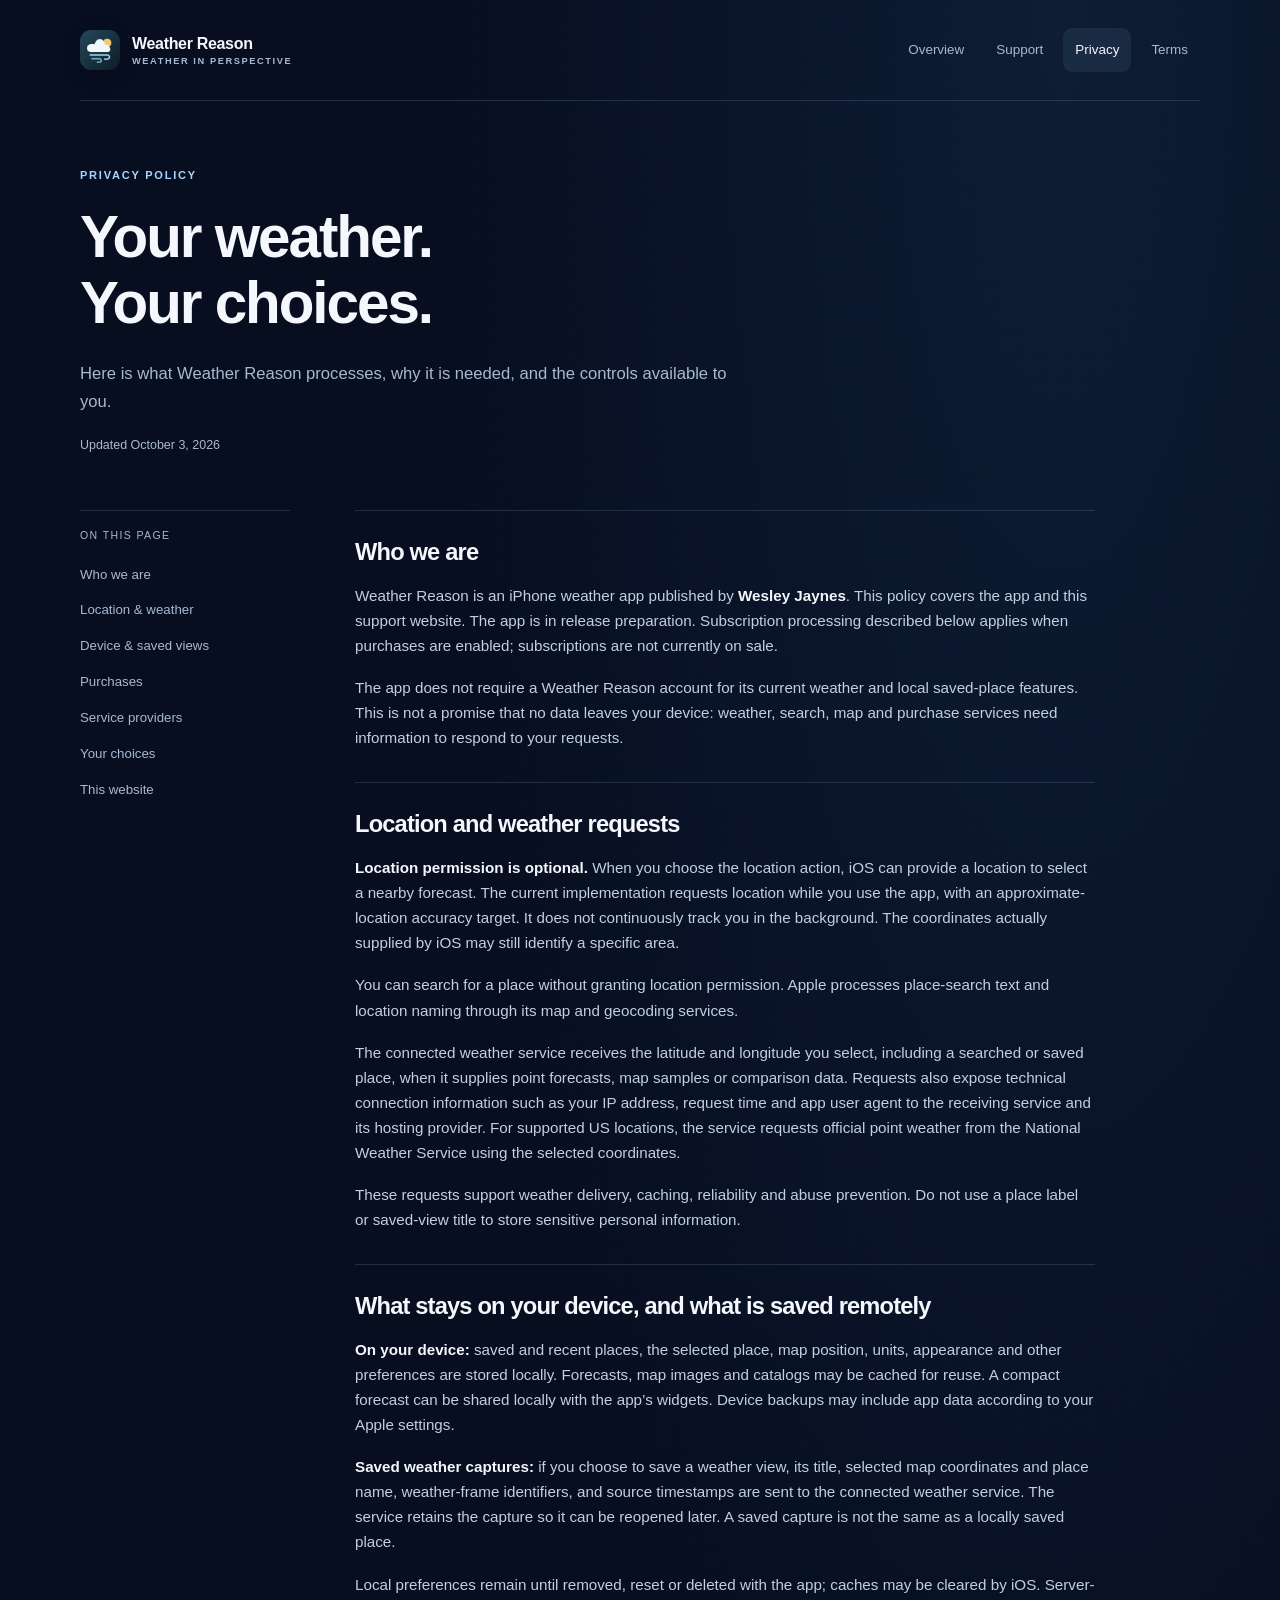
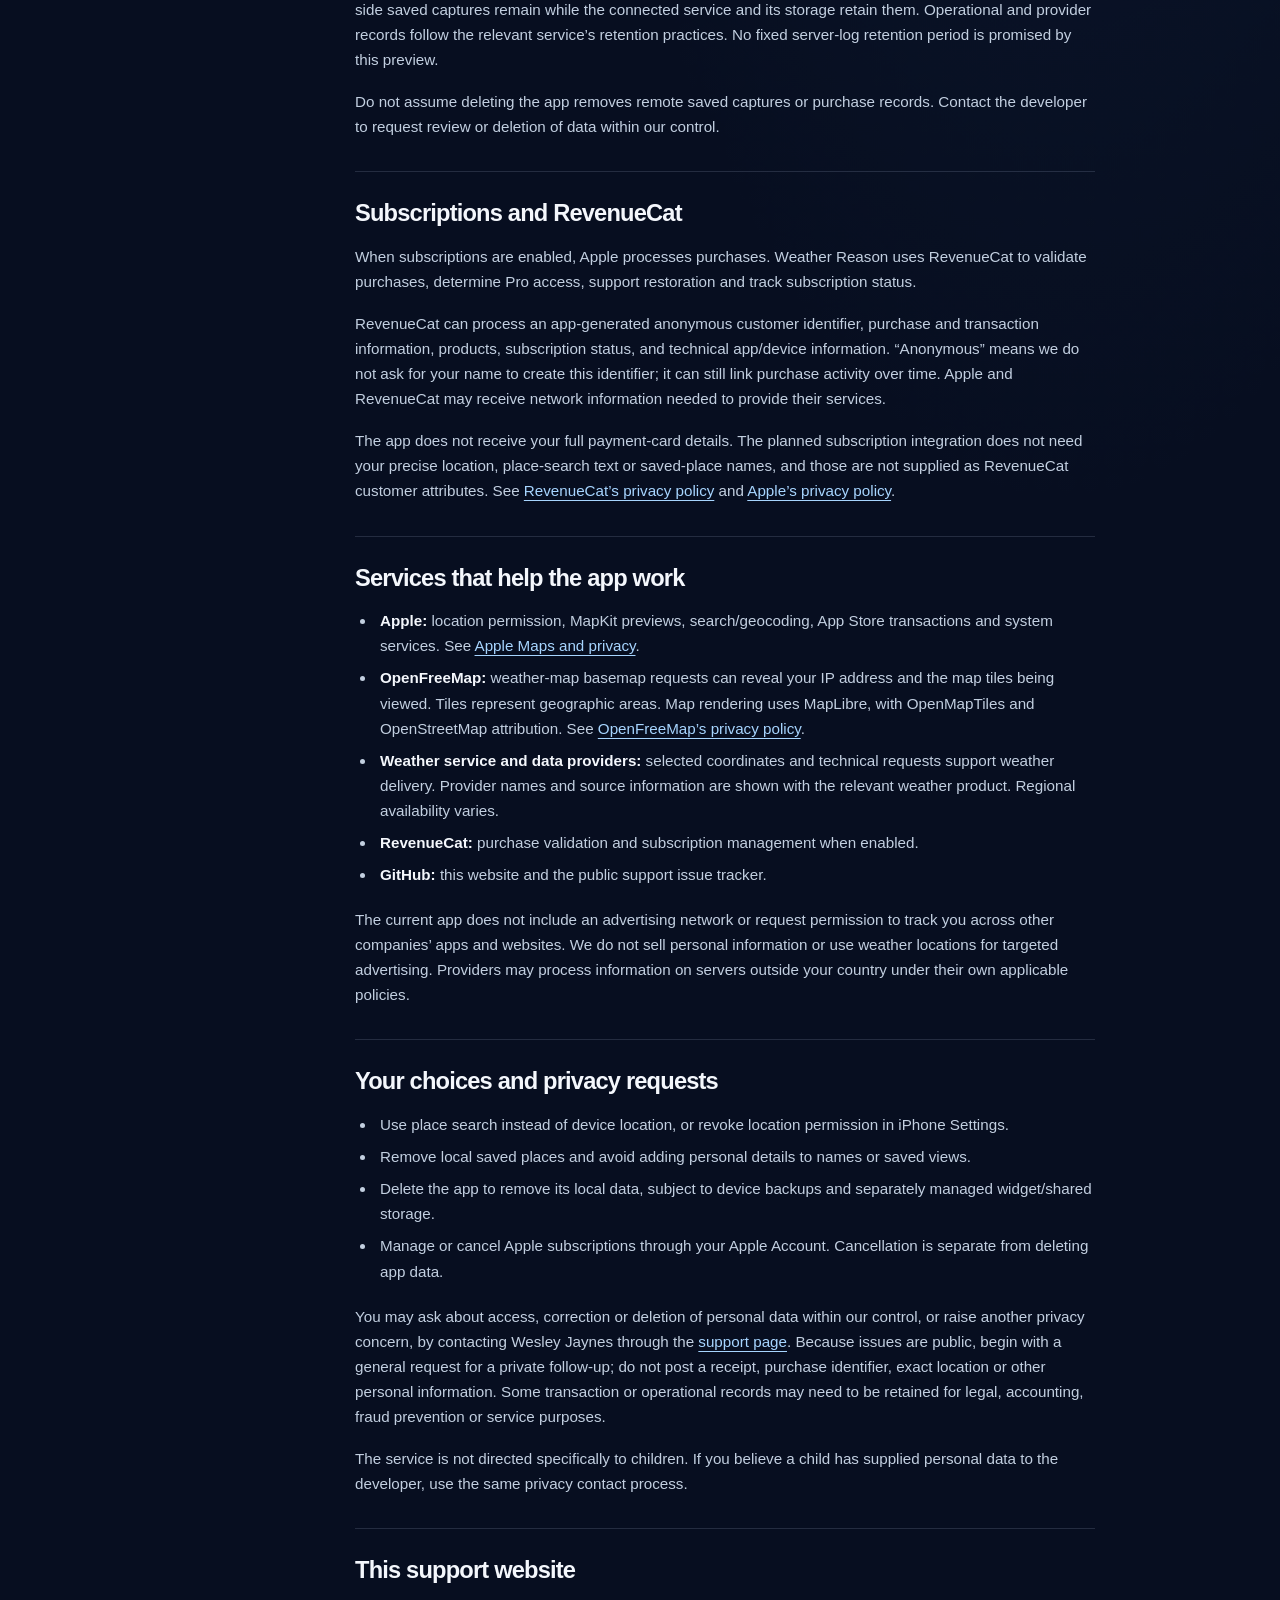
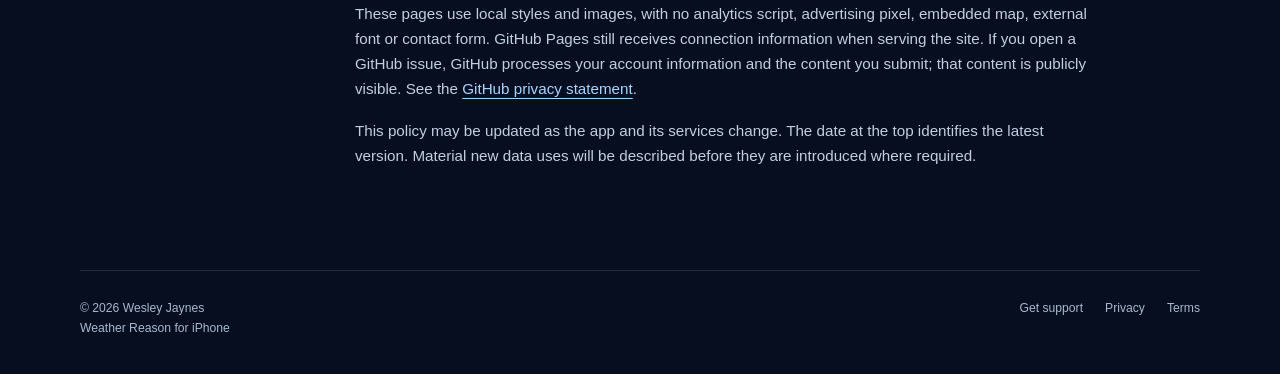
==== privacy.html @ 1f46e292 "Publish Weather Reason support, privacy, and subscription pages" ====
<!doctype html>
<html lang="en"><head><meta charset="utf-8"><meta name="viewport" content="width=device-width, initial-scale=1"><meta name="theme-color" content="#070e20"><title>Privacy policy · Weather Reason</title><meta name="description" content="How Weather Reason handles optional location, saved places, weather requests and subscription information."><link rel="canonical" href="https://shinywesley.github.io/weather-reason-support/privacy.html"><link rel="icon" href="assets/app-icon.png" type="image/png"><link rel="apple-touch-icon" href="assets/app-icon.png"><link rel="stylesheet" href="assets/site.css"></head>
<body><a class="skip" href="#main">Skip to content</a><div class="wrap"><header class="site-header"><a class="brand" href="index.html" aria-label="Weather Reason home"><img src="assets/app-icon.png" width="40" height="40" alt=""><span>Weather Reason<small>Weather in perspective</small></span></a><nav class="nav" aria-label="Main navigation"><a href="index.html">Overview</a><a href="support.html">Support</a><a href="privacy.html" aria-current="page">Privacy</a><a href="terms.html">Terms</a></nav></header>
<main id="main"><header class="page-heading"><p class="eyebrow">Privacy policy</p><h1>Your weather.<br> Your choices.</h1><p class="intro">Here is what Weather Reason processes, why it is needed, and the controls available to you.</p><p class="meta">Updated October 3, 2026</p></header><div class="article-layout"><aside class="contents" aria-label="On this page"><p>On this page</p><a href="#scope">Who we are</a><a href="#location">Location & weather</a><a href="#storage">Device & saved views</a><a href="#purchases">Purchases</a><a href="#providers">Service providers</a><a href="#choices">Your choices</a><a href="#website">This website</a></aside><article class="prose">
<section id="scope"><h2>Who we are</h2><p>Weather Reason is an iPhone weather app published by <strong>Wesley Jaynes</strong>. This policy covers the app and this support website. The app is in release preparation. Subscription processing described below applies when purchases are enabled; subscriptions are not currently on sale.</p><p>The app does not require a Weather Reason account for its current weather and local saved-place features. This is not a promise that no data leaves your device: weather, search, map and purchase services need information to respond to your requests.</p></section>
<section id="location"><h2>Location and weather requests</h2><p><strong>Location permission is optional.</strong> When you choose the location action, iOS can provide a location to select a nearby forecast. The current implementation requests location while you use the app, with an approximate-location accuracy target. It does not continuously track you in the background. The coordinates actually supplied by iOS may still identify a specific area.</p><p>You can search for a place without granting location permission. Apple processes place-search text and location naming through its map and geocoding services.</p><p>The connected weather service receives the latitude and longitude you select, including a searched or saved place, when it supplies point forecasts, map samples or comparison data. Requests also expose technical connection information such as your IP address, request time and app user agent to the receiving service and its hosting provider. For supported US locations, the service requests official point weather from the National Weather Service using the selected coordinates.</p><p>These requests support weather delivery, caching, reliability and abuse prevention. Do not use a place label or saved-view title to store sensitive personal information.</p></section>
<section id="storage"><h2>What stays on your device, and what is saved remotely</h2><p><strong>On your device:</strong> saved and recent places, the selected place, map position, units, appearance and other preferences are stored locally. Forecasts, map images and catalogs may be cached for reuse. A compact forecast can be shared locally with the app’s widgets. Device backups may include app data according to your Apple settings.</p><p><strong>Saved weather captures:</strong> if you choose to save a weather view, its title, selected map coordinates and place name, weather-frame identifiers, and source timestamps are sent to the connected weather service. The service retains the capture so it can be reopened later. A saved capture is not the same as a locally saved place.</p><p>Local preferences remain until removed, reset or deleted with the app; caches may be cleared by iOS. Server-side saved captures remain while the connected service and its storage retain them. Operational and provider records follow the relevant service’s retention practices. No fixed server-log retention period is promised by this preview.</p><p>Do not assume deleting the app removes remote saved captures or purchase records. Contact the developer to request review or deletion of data within our control.</p></section>
<section id="purchases"><h2>Subscriptions and RevenueCat</h2><p>When subscriptions are enabled, Apple processes purchases. Weather Reason uses RevenueCat to validate purchases, determine Pro access, support restoration and track subscription status.</p><p>RevenueCat can process an app-generated anonymous customer identifier, purchase and transaction information, products, subscription status, and technical app/device information. “Anonymous” means we do not ask for your name to create this identifier; it can still link purchase activity over time. Apple and RevenueCat may receive network information needed to provide their services.</p><p>The app does not receive your full payment-card details. The planned subscription integration does not need your precise location, place-search text or saved-place names, and those are not supplied as RevenueCat customer attributes. See <a href="https://www.revenuecat.com/privacy">RevenueCat’s privacy policy</a> and <a href="https://www.apple.com/legal/privacy/">Apple’s privacy policy</a>.</p></section>
<section id="providers"><h2>Services that help the app work</h2><ul><li><strong>Apple:</strong> location permission, MapKit previews, search/geocoding, App Store transactions and system services. See <a href="https://www.apple.com/legal/privacy/data/en/apple-maps/">Apple Maps and privacy</a>.</li><li><strong>OpenFreeMap:</strong> weather-map basemap requests can reveal your IP address and the map tiles being viewed. Tiles represent geographic areas. Map rendering uses MapLibre, with OpenMapTiles and OpenStreetMap attribution. See <a href="https://openfreemap.org/privacy/">OpenFreeMap’s privacy policy</a>.</li><li><strong>Weather service and data providers:</strong> selected coordinates and technical requests support weather delivery. Provider names and source information are shown with the relevant weather product. Regional availability varies.</li><li><strong>RevenueCat:</strong> purchase validation and subscription management when enabled.</li><li><strong>GitHub:</strong> this website and the public support issue tracker.</li></ul><p>The current app does not include an advertising network or request permission to track you across other companies’ apps and websites. We do not sell personal information or use weather locations for targeted advertising. Providers may process information on servers outside your country under their own applicable policies.</p></section>
<section id="choices"><h2>Your choices and privacy requests</h2><ul><li>Use place search instead of device location, or revoke location permission in iPhone Settings.</li><li>Remove local saved places and avoid adding personal details to names or saved views.</li><li>Delete the app to remove its local data, subject to device backups and separately managed widget/shared storage.</li><li>Manage or cancel Apple subscriptions through your Apple Account. Cancellation is separate from deleting app data.</li></ul><p>You may ask about access, correction or deletion of personal data within our control, or raise another privacy concern, by contacting Wesley Jaynes through the <a href="https://github.com/shinywesley/weather-reason-support/issues">support page</a>. Because issues are public, begin with a general request for a private follow-up; do not post a receipt, purchase identifier, exact location or other personal information. Some transaction or operational records may need to be retained for legal, accounting, fraud prevention or service purposes.</p><p>The service is not directed specifically to children. If you believe a child has supplied personal data to the developer, use the same privacy contact process.</p></section>
<section id="website"><h2>This support website</h2><p>These pages use local styles and images, with no analytics script, advertising pixel, embedded map, external font or contact form. GitHub Pages still receives connection information when serving the site. If you open a GitHub issue, GitHub processes your account information and the content you submit; that content is publicly visible. See the <a href="https://docs.github.com/en/site-policy/privacy-policies/github-general-privacy-statement">GitHub privacy statement</a>.</p><p>This policy may be updated as the app and its services change. The date at the top identifies the latest version. Material new data uses will be described before they are introduced where required.</p></section>
</article></div></main><footer class="site-footer"><p>© 2026 Wesley Jaynes<br> Weather Reason for iPhone</p><nav class="footer-links" aria-label="Footer"><a href="support.html">Get support</a><a href="privacy.html">Privacy</a><a href="terms.html">Terms</a></nav></footer></div></body></html>
---- assets/site.css ----
:root{color-scheme:dark;--ink:#070e20;--surface:#101d35;--raised:#1c3051;--text:#f4f7fc;--muted:#a7b9d0;--cyan:#a7d5ff;--gold:#f3c777;--line:rgba(167,185,208,.18);font-family:-apple-system,BlinkMacSystemFont,"Segoe UI",sans-serif;font-synthesis:none;background:var(--ink);color:var(--text)}
*{box-sizing:border-box}html{scroll-behavior:smooth;scroll-padding-top:30px}body{margin:0;line-height:1.65;background:radial-gradient(ellipse at 83% 0,rgba(51,103,159,.16),transparent 42%),var(--ink)}a{color:var(--cyan);text-underline-offset:4px;text-decoration-thickness:1px}a:hover{color:#fff}button,a,summary{-webkit-tap-highlight-color:transparent}a:focus-visible,summary:focus-visible{outline:3px solid var(--gold);outline-offset:5px;border-radius:4px}a.button{display:inline-flex;justify-content:center;align-items:center;gap:12px;min-height:48px;padding:11px 21px;border-radius:12px;font-size:.94rem;font-weight:650;text-decoration:none;background:var(--cyan);color:#102239;border:1px solid transparent;transition:background .16s,transform .16s}a.button:hover{background:#cce6ff;transform:translateY(-1px)}a.button.secondary{background:transparent;color:var(--text);border-color:var(--line)}a.button.secondary:hover{background:var(--raised)}.skip{position:absolute;left:16px;top:-80px;background:var(--gold);color:var(--ink);padding:12px;z-index:10}.skip:focus{top:12px}.wrap{width:min(1120px,calc(100% - 64px));margin-inline:auto}.site-header{display:flex;align-items:center;justify-content:space-between;gap:24px;padding:28px 0;border-bottom:1px solid var(--line)}.brand{display:flex;gap:12px;align-items:center;text-decoration:none;color:var(--text);font-weight:680;letter-spacing:-.02em;white-space:nowrap}.brand img{width:40px;height:40px;border-radius:11px;box-shadow:0 5px 18px #0004}.brand span{display:block}.brand small{display:block;font-size:.58rem;letter-spacing:.17em;color:var(--muted);text-transform:uppercase;font-weight:550;margin-top:-3px}.nav{display:flex;gap:8px;align-items:center;flex-wrap:wrap}.nav a{font-size:.84rem;text-decoration:none;color:var(--muted);padding:9px 12px;border-radius:9px;min-height:44px;display:flex;align-items:center}.nav a:hover,.nav a[aria-current=page]{background:rgba(167,213,255,.08);color:var(--text)}main{min-height:65vh}.hero{display:grid;grid-template-columns:1.13fr .87fr;gap:75px;align-items:center;padding:92px 0 80px}.eyebrow{text-transform:uppercase;letter-spacing:.16em;font-size:.69rem;font-weight:700;color:var(--cyan);margin:0 0 20px}.pill{display:inline-flex;align-items:center;gap:8px;padding:5px 11px;border:1px solid var(--line);border-radius:99px;color:var(--muted);font-size:.74rem}.pill:before{content:"";display:block;width:5px;height:5px;border-radius:50%;background:var(--gold)}h1,h2,h3,p{margin-top:0}h1,h2,h3{line-height:1.13;font-weight:600;letter-spacing:-.035em}h1{font-size:clamp(2.6rem,5.1vw,4.25rem);margin-bottom:24px}h1 em{font-style:normal;color:var(--cyan)}.hero .intro{font-size:1.08rem;max-width:510px;color:var(--muted);line-height:1.75;margin-bottom:27px}.actions{display:flex;flex-wrap:wrap;gap:12px}.availability{font-size:.77rem;color:var(--muted);margin:19px 0 0;max-width:430px}.atmosphere{position:relative;border-radius:32px;min-height:383px;border:1px solid rgba(167,213,255,.2);background:radial-gradient(ellipse at 60% 31%,#305179 0,#142b49 39%,#0d1930 76%);overflow:hidden;padding:28px;box-shadow:0 24px 70px #0003}.atmosphere:before,.atmosphere:after{content:"";position:absolute;width:530px;height:180px;border-radius:50%;left:-58px;bottom:-72px;border:1px solid #a7d5ff24;transform:rotate(-15deg);box-shadow:0 -25px 0 -1px #172f4e,0 -26px 0 -1px #a7d5ff15,0 -51px 0 -1px #172f4e,0 -52px 0 -1px #a7d5ff15,0 -77px 0 -1px #172f4e,0 -78px 0 -1px #a7d5ff12}.atmosphere:after{left:100px;bottom:-120px;transform:rotate(18deg);opacity:.6}.orbit{position:relative;width:140px;height:140px;border-radius:50%;margin:22px auto 44px;background:radial-gradient(circle at 38% 30%,#fff4ce,#f3c777 60%,#c5874d);box-shadow:0 0 70px #f3c77715,0 0 0 30px #a7d5ff05,0 0 0 60px #a7d5ff03}.atmosphere-top{display:flex;justify-content:space-between;gap:12px;color:var(--muted);font-size:.65rem;letter-spacing:.12em;text-transform:uppercase}.atmosphere-caption{position:relative;z-index:1;max-width:220px}.atmosphere-caption strong{font-size:1.65rem;letter-spacing:-.035em;font-weight:500;line-height:1.2;display:block}.atmosphere-caption p{font-size:.8rem;color:var(--muted);margin:10px 0 0}.section{padding:56px 0;border-top:1px solid var(--line)}.section-title{font-size:1.85rem;margin-bottom:12px}.section-intro{max-width:660px;color:var(--muted);margin-bottom:30px}.cards{display:grid;grid-template-columns:repeat(3,minmax(0,1fr));gap:17px}.card{background:linear-gradient(150deg,rgba(28,48,81,.58),rgba(16,29,53,.78));border:1px solid var(--line);border-radius:19px;padding:25px}.card-number{font-size:.68rem;letter-spacing:.12em;color:var(--gold);display:block;margin-bottom:35px}.card h3{font-size:1.25rem;margin-bottom:13px}.card p{font-size:.9rem;color:var(--muted);margin-bottom:19px}.card a{font-size:.88rem;font-weight:600}.trust-row{display:flex;justify-content:space-between;gap:30px;padding:29px 0;align-items:center}.trust-row p{color:var(--muted);font-size:.9rem;max-width:660px;margin:0}.trust-row strong{color:var(--text)}.page-heading{padding:65px 0 42px;max-width:790px}.page-heading h1{font-size:clamp(2.4rem,5vw,3.65rem)}.page-heading .intro{color:var(--muted);font-size:1.04rem;max-width:670px;margin-bottom:20px}.article-layout{display:grid;grid-template-columns:210px minmax(0,740px);gap:65px;padding-bottom:70px}.contents{align-self:start;position:sticky;top:28px;border-top:1px solid var(--line);padding-top:16px}.contents p{font-size:.66rem;color:var(--muted);letter-spacing:.13em;text-transform:uppercase;margin-bottom:12px}.contents a{display:block;color:var(--muted);font-size:.83rem;padding:7px 0;text-decoration:none}.contents a:hover{color:var(--cyan)}.prose{min-width:0}.prose section{padding:28px 0 15px;border-top:1px solid var(--line)}.prose h2{font-size:1.48rem;margin-bottom:17px}.prose h3{font-size:1.05rem;margin:25px 0 10px}.prose p,.prose li{color:#c2cfe0;font-size:.95rem}.prose p{margin-bottom:17px}.prose ul,.prose ol{padding-left:21px;margin:0 0 20px}.prose li{padding-left:4px;margin:7px 0}.prose strong{color:var(--text);font-weight:620}.note{border-left:2px solid var(--gold);background:#f3c77708;padding:17px 20px;border-radius:0 12px 12px 0;color:var(--muted);font-size:.86rem;margin-bottom:25px}.note p:last-child{margin-bottom:0}.price-grid{display:grid;grid-template-columns:1fr 1fr;gap:14px;margin:23px 0}.price{border:1px solid var(--line);border-radius:16px;padding:20px;background:var(--surface)}.price .amount{display:block;font-size:2rem;font-weight:600;letter-spacing:-.04em;color:var(--text);line-height:1.4}.price .amount small{font-size:.87rem;font-weight:450;letter-spacing:0;color:var(--muted)}.price .caption{font-size:.77rem;color:var(--muted)}details{border-bottom:1px solid var(--line);padding:18px 0}summary{cursor:pointer;font-size:1rem;font-weight:580;color:var(--text);padding:5px 18px 5px 0}details p{margin:13px 0 2px}.site-footer{border-top:1px solid var(--line);padding:27px 0 36px;color:var(--muted);display:flex;justify-content:space-between;gap:24px;font-size:.76rem}.site-footer p{margin:0}.footer-links{display:flex;gap:22px;align-items:flex-start;flex-wrap:wrap}.footer-links a{color:var(--muted);text-decoration:none}.footer-links a:hover{color:var(--text)}.meta{color:var(--muted);font-size:.78rem}.contact-box{padding:28px;border:1px solid var(--line);border-radius:18px;background:var(--surface);margin-top:20px}.contact-box h2{margin-top:0}.contact-box .button{margin-top:5px}.arrow{font-size:1.12em}
@media(max-width:850px){.wrap{width:min(100% - 40px,690px)}.hero{gap:35px;padding:65px 0}.atmosphere{min-height:340px;padding:22px}.orbit{width:110px;height:110px;margin:25px auto 43px}.hero h1{font-size:3rem}.cards{gap:12px}.card{padding:21px}.article-layout{grid-template-columns:155px 1fr;gap:30px}.nav{gap:0}.nav a{padding-inline:9px}}
@media(max-width:620px){.wrap{width:calc(100% - 36px)}.site-header{align-items:flex-start;padding:20px 0 16px;gap:16px;flex-wrap:wrap}.brand img{width:36px;height:36px}.nav{width:100%;justify-content:space-between;margin-left:-8px}.nav a{padding:7px 8px;min-height:38px}.hero{grid-template-columns:1fr;padding:43px 0;gap:35px}.hero h1{font-size:3.25rem}.hero .intro{font-size:1.02rem}.eyebrow{margin-bottom:16px}.atmosphere{min-height:300px;max-width:450px;width:100%;padding:23px}.orbit{width:104px;height:104px;position:absolute;right:37px;top:53px;margin:0}.atmosphere-caption{margin-top:155px;max-width:250px}.atmosphere-caption strong{font-size:1.5rem}.atmosphere-caption p{max-width:240px}.cards{grid-template-columns:1fr}.card{padding:24px}.card-number{margin-bottom:21px}.card p{max-width:410px}.section{padding:38px 0}.trust-row{flex-direction:column;align-items:flex-start;gap:18px}.article-layout{display:block;padding-bottom:45px}.contents{position:static;margin-bottom:17px;padding-bottom:16px}.contents p{margin-bottom:8px}.contents a{display:inline-block;padding:6px 12px 6px 0}.page-heading{padding:40px 0 27px}.page-heading h1{font-size:2.85rem}.prose section{padding-top:24px}.prose h2{font-size:1.38rem}.site-footer{flex-direction:column;gap:17px}.price-grid{gap:10px}.price{padding:16px}.price .amount{font-size:1.8rem}.contact-box{padding:23px}.footer-links{gap:20px}}
@media(prefers-reduced-motion:reduce){html{scroll-behavior:auto}a.button{transition:none}a.button:hover{transform:none}}
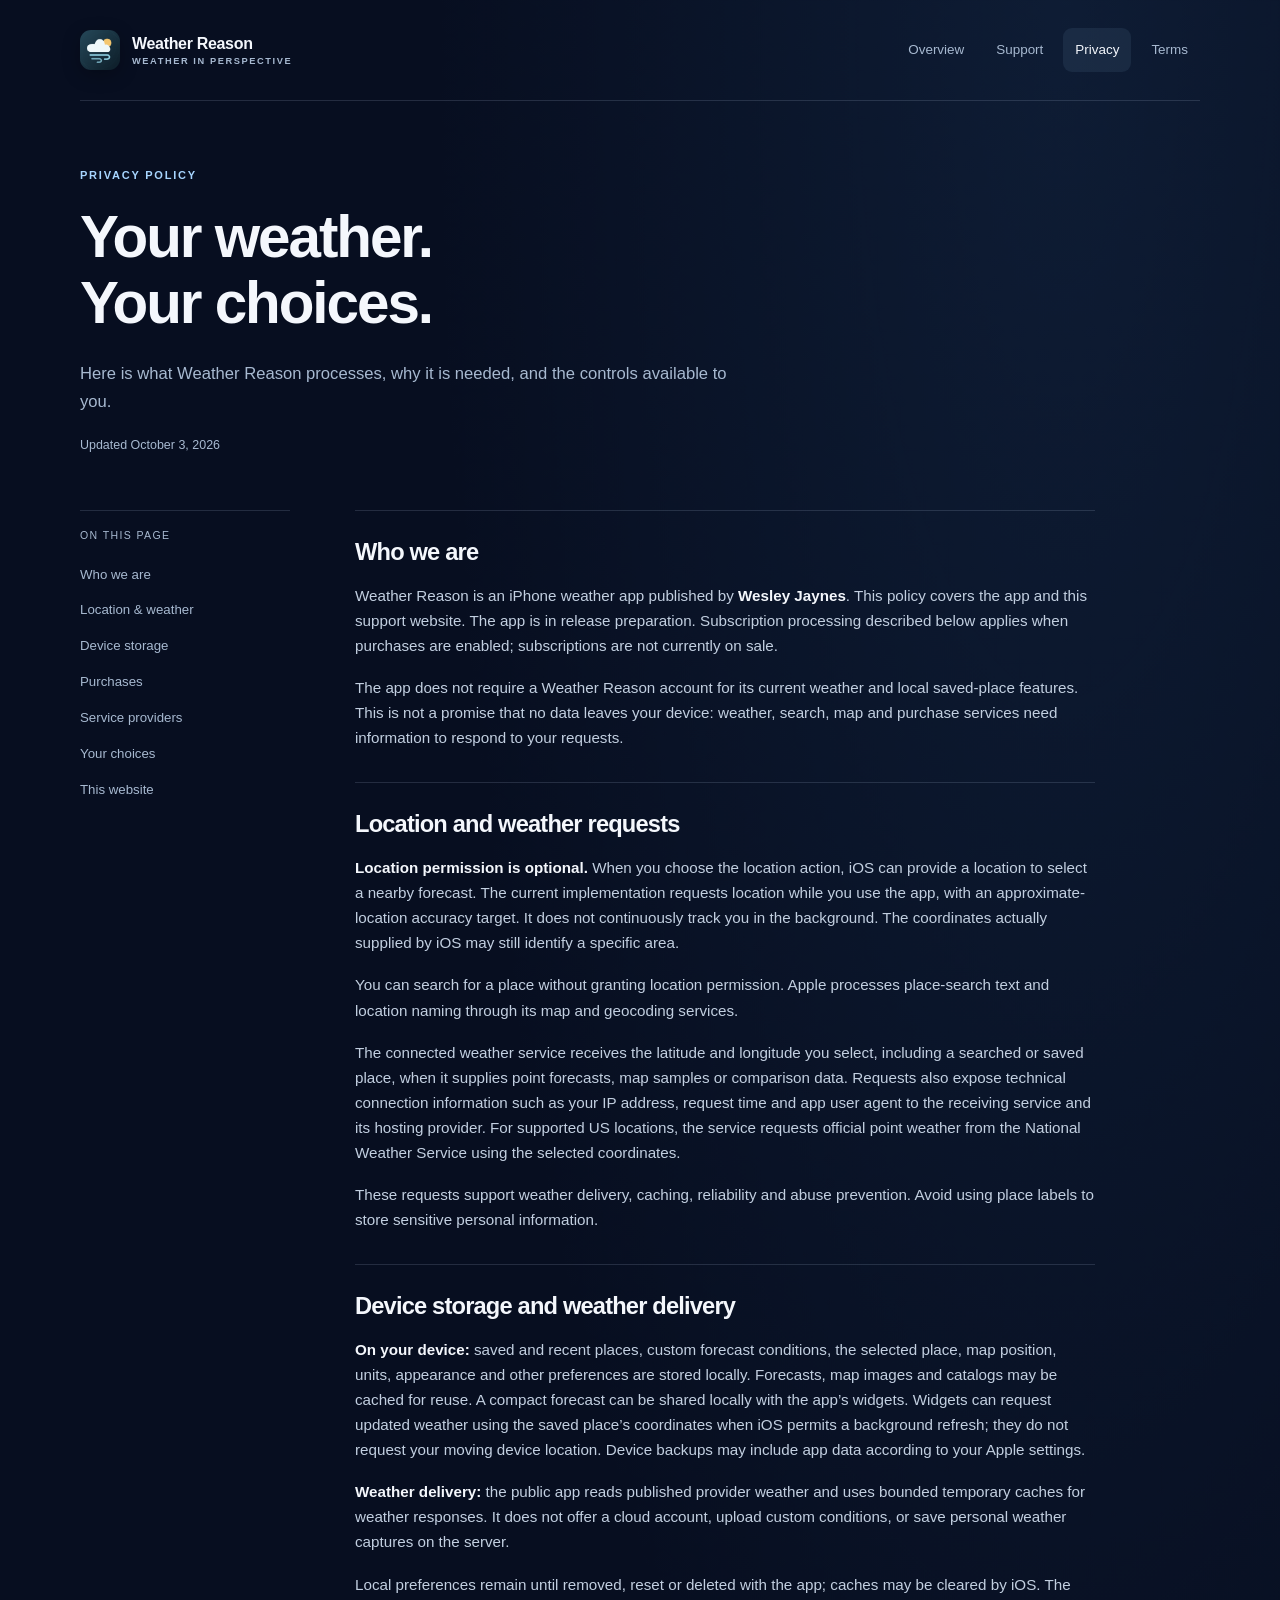
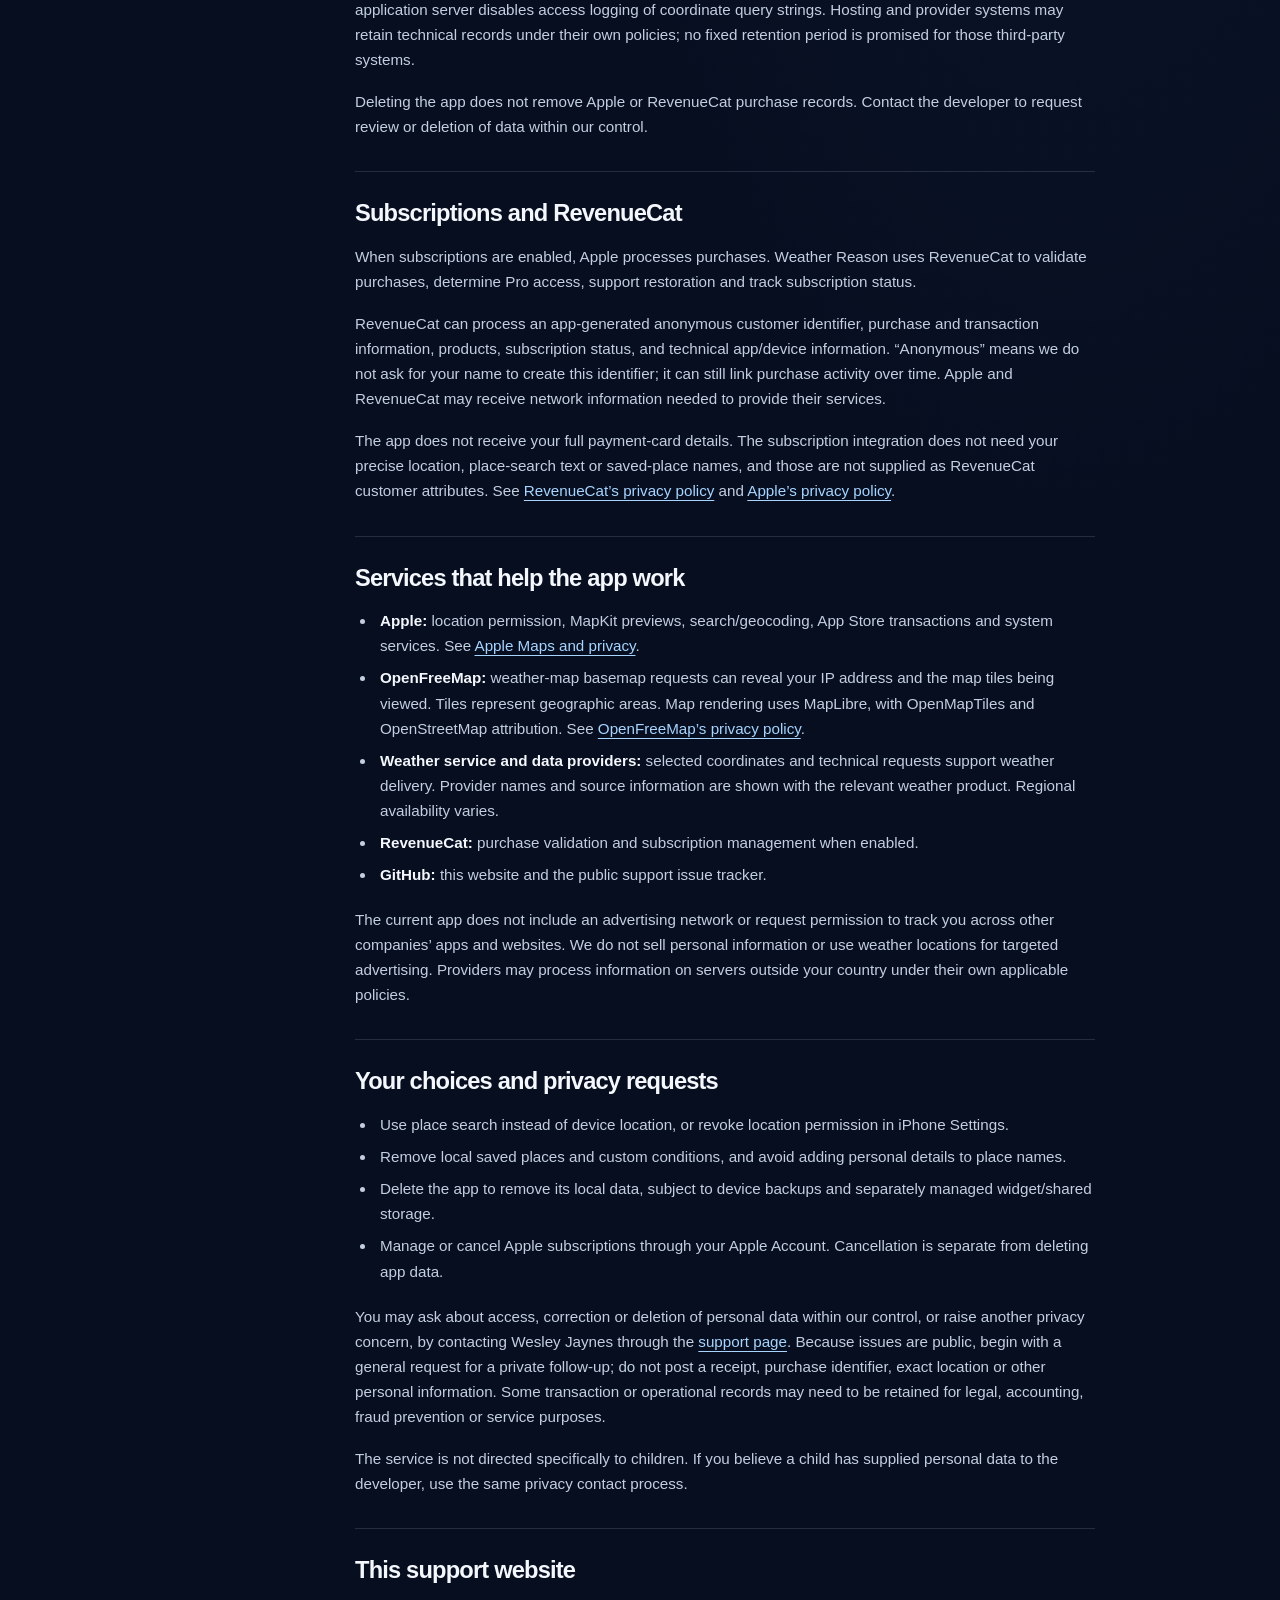
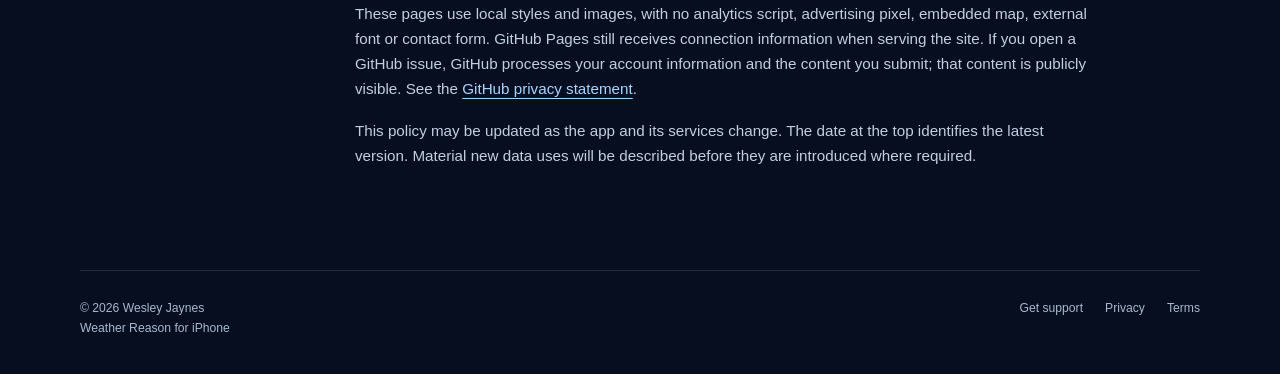
==== commit ace8be23: "Align privacy and support with local weather conditions and public delivery" ====
--- a/privacy.html
+++ b/privacy.html
@@ -1,12 +1,12 @@
 <!doctype html>
 <html lang="en"><head><meta charset="utf-8"><meta name="viewport" content="width=device-width, initial-scale=1"><meta name="theme-color" content="#070e20"><title>Privacy policy · Weather Reason</title><meta name="description" content="How Weather Reason handles optional location, saved places, weather requests and subscription information."><link rel="canonical" href="https://shinywesley.github.io/weather-reason-support/privacy.html"><link rel="icon" href="assets/app-icon.png" type="image/png"><link rel="apple-touch-icon" href="assets/app-icon.png"><link rel="stylesheet" href="assets/site.css"></head>
 <body><a class="skip" href="#main">Skip to content</a><div class="wrap"><header class="site-header"><a class="brand" href="index.html" aria-label="Weather Reason home"><img src="assets/app-icon.png" width="40" height="40" alt=""><span>Weather Reason<small>Weather in perspective</small></span></a><nav class="nav" aria-label="Main navigation"><a href="index.html">Overview</a><a href="support.html">Support</a><a href="privacy.html" aria-current="page">Privacy</a><a href="terms.html">Terms</a></nav></header>
-<main id="main"><header class="page-heading"><p class="eyebrow">Privacy policy</p><h1>Your weather.<br> Your choices.</h1><p class="intro">Here is what Weather Reason processes, why it is needed, and the controls available to you.</p><p class="meta">Updated October 3, 2026</p></header><div class="article-layout"><aside class="contents" aria-label="On this page"><p>On this page</p><a href="#scope">Who we are</a><a href="#location">Location & weather</a><a href="#storage">Device & saved views</a><a href="#purchases">Purchases</a><a href="#providers">Service providers</a><a href="#choices">Your choices</a><a href="#website">This website</a></aside><article class="prose">
+<main id="main"><header class="page-heading"><p class="eyebrow">Privacy policy</p><h1>Your weather.<br> Your choices.</h1><p class="intro">Here is what Weather Reason processes, why it is needed, and the controls available to you.</p><p class="meta">Updated October 3, 2026</p></header><div class="article-layout"><aside class="contents" aria-label="On this page"><p>On this page</p><a href="#scope">Who we are</a><a href="#location">Location & weather</a><a href="#storage">Device storage</a><a href="#purchases">Purchases</a><a href="#providers">Service providers</a><a href="#choices">Your choices</a><a href="#website">This website</a></aside><article class="prose">
 <section id="scope"><h2>Who we are</h2><p>Weather Reason is an iPhone weather app published by <strong>Wesley Jaynes</strong>. This policy covers the app and this support website. The app is in release preparation. Subscription processing described below applies when purchases are enabled; subscriptions are not currently on sale.</p><p>The app does not require a Weather Reason account for its current weather and local saved-place features. This is not a promise that no data leaves your device: weather, search, map and purchase services need information to respond to your requests.</p></section>
-<section id="location"><h2>Location and weather requests</h2><p><strong>Location permission is optional.</strong> When you choose the location action, iOS can provide a location to select a nearby forecast. The current implementation requests location while you use the app, with an approximate-location accuracy target. It does not continuously track you in the background. The coordinates actually supplied by iOS may still identify a specific area.</p><p>You can search for a place without granting location permission. Apple processes place-search text and location naming through its map and geocoding services.</p><p>The connected weather service receives the latitude and longitude you select, including a searched or saved place, when it supplies point forecasts, map samples or comparison data. Requests also expose technical connection information such as your IP address, request time and app user agent to the receiving service and its hosting provider. For supported US locations, the service requests official point weather from the National Weather Service using the selected coordinates.</p><p>These requests support weather delivery, caching, reliability and abuse prevention. Do not use a place label or saved-view title to store sensitive personal information.</p></section>
-<section id="storage"><h2>What stays on your device, and what is saved remotely</h2><p><strong>On your device:</strong> saved and recent places, the selected place, map position, units, appearance and other preferences are stored locally. Forecasts, map images and catalogs may be cached for reuse. A compact forecast can be shared locally with the app’s widgets. Device backups may include app data according to your Apple settings.</p><p><strong>Saved weather captures:</strong> if you choose to save a weather view, its title, selected map coordinates and place name, weather-frame identifiers, and source timestamps are sent to the connected weather service. The service retains the capture so it can be reopened later. A saved capture is not the same as a locally saved place.</p><p>Local preferences remain until removed, reset or deleted with the app; caches may be cleared by iOS. Server-side saved captures remain while the connected service and its storage retain them. Operational and provider records follow the relevant service’s retention practices. No fixed server-log retention period is promised by this preview.</p><p>Do not assume deleting the app removes remote saved captures or purchase records. Contact the developer to request review or deletion of data within our control.</p></section>
-<section id="purchases"><h2>Subscriptions and RevenueCat</h2><p>When subscriptions are enabled, Apple processes purchases. Weather Reason uses RevenueCat to validate purchases, determine Pro access, support restoration and track subscription status.</p><p>RevenueCat can process an app-generated anonymous customer identifier, purchase and transaction information, products, subscription status, and technical app/device information. “Anonymous” means we do not ask for your name to create this identifier; it can still link purchase activity over time. Apple and RevenueCat may receive network information needed to provide their services.</p><p>The app does not receive your full payment-card details. The planned subscription integration does not need your precise location, place-search text or saved-place names, and those are not supplied as RevenueCat customer attributes. See <a href="https://www.revenuecat.com/privacy">RevenueCat’s privacy policy</a> and <a href="https://www.apple.com/legal/privacy/">Apple’s privacy policy</a>.</p></section>
+<section id="location"><h2>Location and weather requests</h2><p><strong>Location permission is optional.</strong> When you choose the location action, iOS can provide a location to select a nearby forecast. The current implementation requests location while you use the app, with an approximate-location accuracy target. It does not continuously track you in the background. The coordinates actually supplied by iOS may still identify a specific area.</p><p>You can search for a place without granting location permission. Apple processes place-search text and location naming through its map and geocoding services.</p><p>The connected weather service receives the latitude and longitude you select, including a searched or saved place, when it supplies point forecasts, map samples or comparison data. Requests also expose technical connection information such as your IP address, request time and app user agent to the receiving service and its hosting provider. For supported US locations, the service requests official point weather from the National Weather Service using the selected coordinates.</p><p>These requests support weather delivery, caching, reliability and abuse prevention. Avoid using place labels to store sensitive personal information.</p></section>
+<section id="storage"><h2>Device storage and weather delivery</h2><p><strong>On your device:</strong> saved and recent places, custom forecast conditions, the selected place, map position, units, appearance and other preferences are stored locally. Forecasts, map images and catalogs may be cached for reuse. A compact forecast can be shared locally with the app’s widgets. Widgets can request updated weather using the saved place’s coordinates when iOS permits a background refresh; they do not request your moving device location. Device backups may include app data according to your Apple settings.</p><p><strong>Weather delivery:</strong> the public app reads published provider weather and uses bounded temporary caches for weather responses. It does not offer a cloud account, upload custom conditions, or save personal weather captures on the server.</p><p>Local preferences remain until removed, reset or deleted with the app; caches may be cleared by iOS. The application server disables access logging of coordinate query strings. Hosting and provider systems may retain technical records under their own policies; no fixed retention period is promised for those third-party systems.</p><p>Deleting the app does not remove Apple or RevenueCat purchase records. Contact the developer to request review or deletion of data within our control.</p></section>
+<section id="purchases"><h2>Subscriptions and RevenueCat</h2><p>When subscriptions are enabled, Apple processes purchases. Weather Reason uses RevenueCat to validate purchases, determine Pro access, support restoration and track subscription status.</p><p>RevenueCat can process an app-generated anonymous customer identifier, purchase and transaction information, products, subscription status, and technical app/device information. “Anonymous” means we do not ask for your name to create this identifier; it can still link purchase activity over time. Apple and RevenueCat may receive network information needed to provide their services.</p><p>The app does not receive your full payment-card details. The subscription integration does not need your precise location, place-search text or saved-place names, and those are not supplied as RevenueCat customer attributes. See <a href="https://www.revenuecat.com/privacy">RevenueCat’s privacy policy</a> and <a href="https://www.apple.com/legal/privacy/">Apple’s privacy policy</a>.</p></section>
 <section id="providers"><h2>Services that help the app work</h2><ul><li><strong>Apple:</strong> location permission, MapKit previews, search/geocoding, App Store transactions and system services. See <a href="https://www.apple.com/legal/privacy/data/en/apple-maps/">Apple Maps and privacy</a>.</li><li><strong>OpenFreeMap:</strong> weather-map basemap requests can reveal your IP address and the map tiles being viewed. Tiles represent geographic areas. Map rendering uses MapLibre, with OpenMapTiles and OpenStreetMap attribution. See <a href="https://openfreemap.org/privacy/">OpenFreeMap’s privacy policy</a>.</li><li><strong>Weather service and data providers:</strong> selected coordinates and technical requests support weather delivery. Provider names and source information are shown with the relevant weather product. Regional availability varies.</li><li><strong>RevenueCat:</strong> purchase validation and subscription management when enabled.</li><li><strong>GitHub:</strong> this website and the public support issue tracker.</li></ul><p>The current app does not include an advertising network or request permission to track you across other companies’ apps and websites. We do not sell personal information or use weather locations for targeted advertising. Providers may process information on servers outside your country under their own applicable policies.</p></section>
-<section id="choices"><h2>Your choices and privacy requests</h2><ul><li>Use place search instead of device location, or revoke location permission in iPhone Settings.</li><li>Remove local saved places and avoid adding personal details to names or saved views.</li><li>Delete the app to remove its local data, subject to device backups and separately managed widget/shared storage.</li><li>Manage or cancel Apple subscriptions through your Apple Account. Cancellation is separate from deleting app data.</li></ul><p>You may ask about access, correction or deletion of personal data within our control, or raise another privacy concern, by contacting Wesley Jaynes through the <a href="https://github.com/shinywesley/weather-reason-support/issues">support page</a>. Because issues are public, begin with a general request for a private follow-up; do not post a receipt, purchase identifier, exact location or other personal information. Some transaction or operational records may need to be retained for legal, accounting, fraud prevention or service purposes.</p><p>The service is not directed specifically to children. If you believe a child has supplied personal data to the developer, use the same privacy contact process.</p></section>
+<section id="choices"><h2>Your choices and privacy requests</h2><ul><li>Use place search instead of device location, or revoke location permission in iPhone Settings.</li><li>Remove local saved places and custom conditions, and avoid adding personal details to place names.</li><li>Delete the app to remove its local data, subject to device backups and separately managed widget/shared storage.</li><li>Manage or cancel Apple subscriptions through your Apple Account. Cancellation is separate from deleting app data.</li></ul><p>You may ask about access, correction or deletion of personal data within our control, or raise another privacy concern, by contacting Wesley Jaynes through the <a href="https://github.com/shinywesley/weather-reason-support/issues">support page</a>. Because issues are public, begin with a general request for a private follow-up; do not post a receipt, purchase identifier, exact location or other personal information. Some transaction or operational records may need to be retained for legal, accounting, fraud prevention or service purposes.</p><p>The service is not directed specifically to children. If you believe a child has supplied personal data to the developer, use the same privacy contact process.</p></section>
 <section id="website"><h2>This support website</h2><p>These pages use local styles and images, with no analytics script, advertising pixel, embedded map, external font or contact form. GitHub Pages still receives connection information when serving the site. If you open a GitHub issue, GitHub processes your account information and the content you submit; that content is publicly visible. See the <a href="https://docs.github.com/en/site-policy/privacy-policies/github-general-privacy-statement">GitHub privacy statement</a>.</p><p>This policy may be updated as the app and its services change. The date at the top identifies the latest version. Material new data uses will be described before they are introduced where required.</p></section>
 </article></div></main><footer class="site-footer"><p>© 2026 Wesley Jaynes<br> Weather Reason for iPhone</p><nav class="footer-links" aria-label="Footer"><a href="support.html">Get support</a><a href="privacy.html">Privacy</a><a href="terms.html">Terms</a></nav></footer></div></body></html>
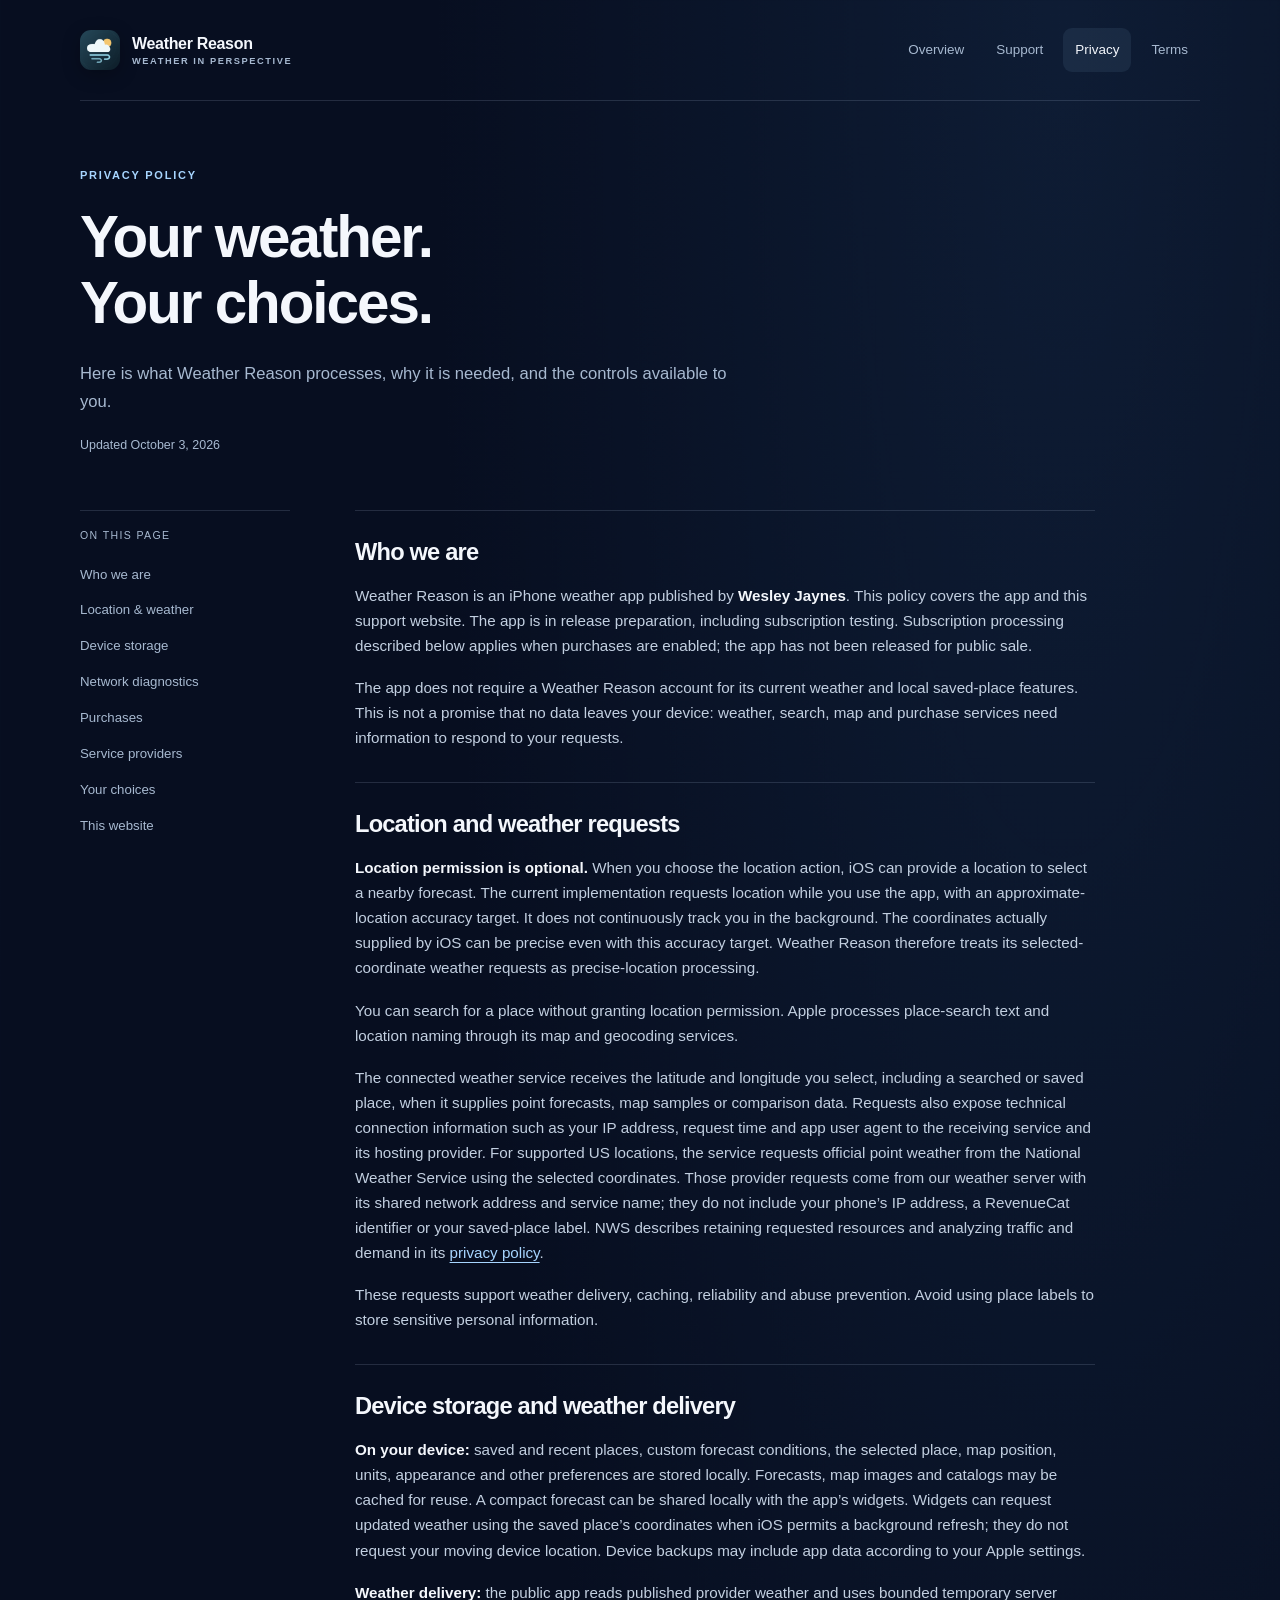
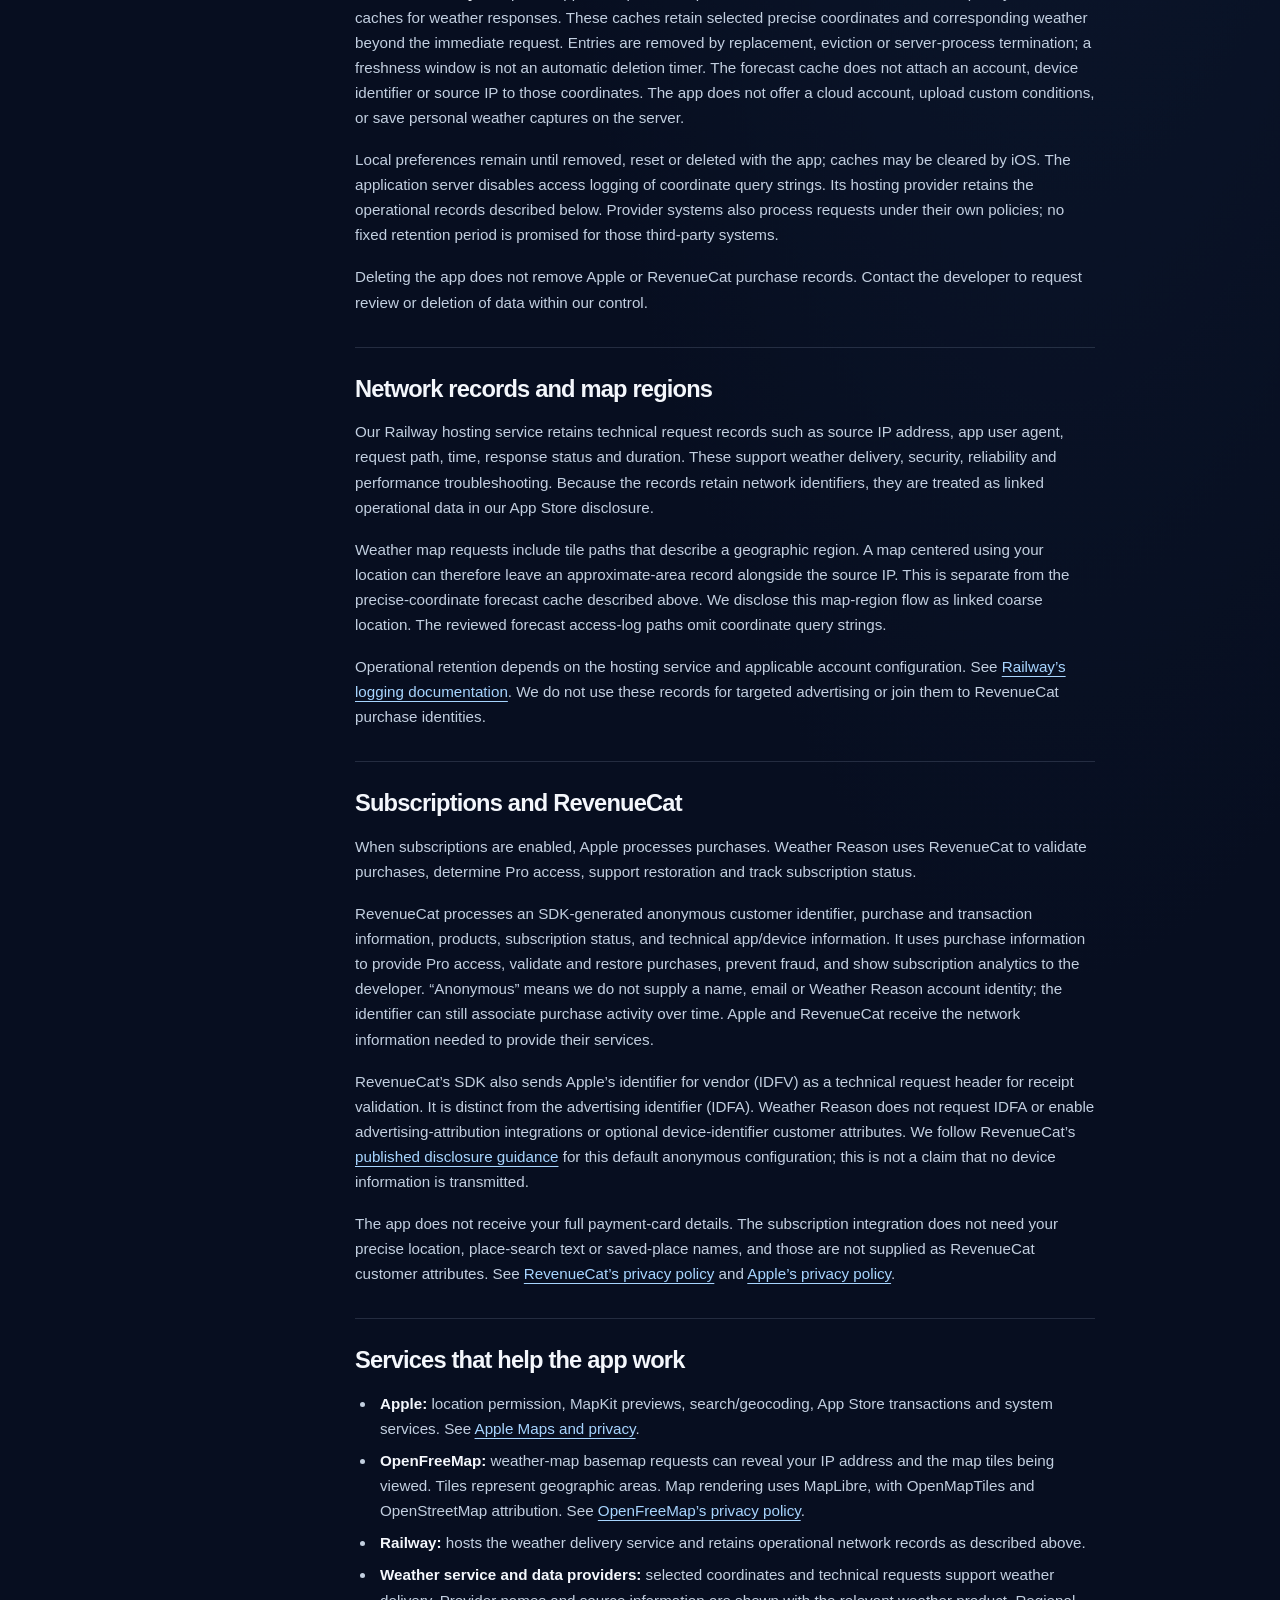
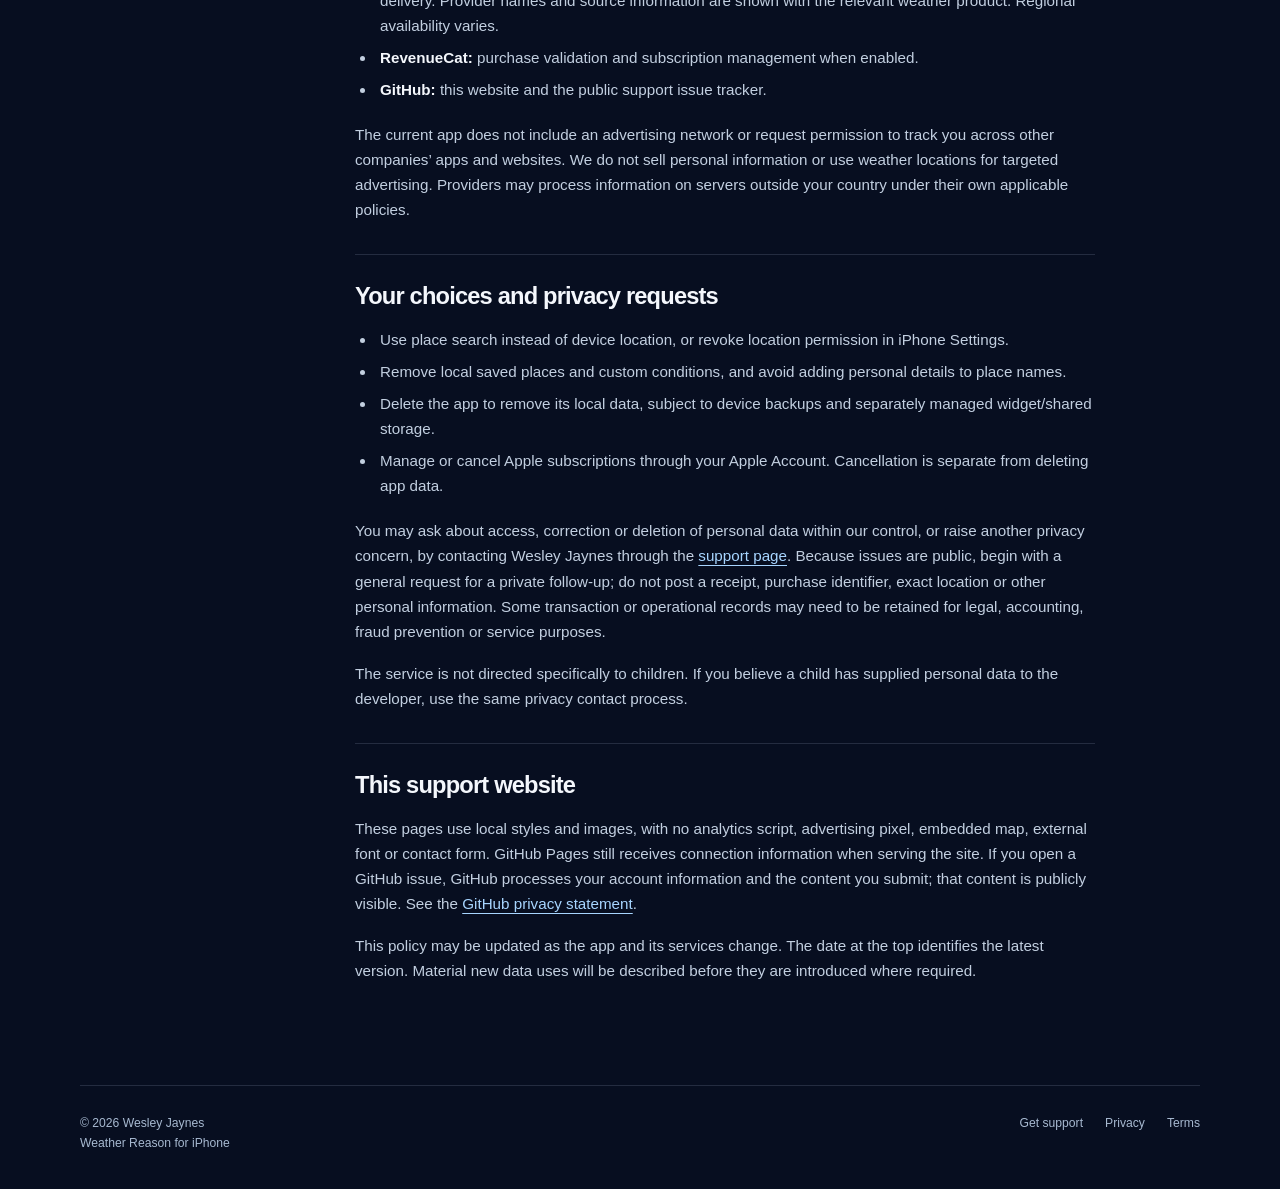
==== commit cd1b76cb: "Clarify location caching and operational privacy disclosures" ====
--- a/privacy.html
+++ b/privacy.html
@@ -1,12 +1,13 @@
 <!doctype html>
 <html lang="en"><head><meta charset="utf-8"><meta name="viewport" content="width=device-width, initial-scale=1"><meta name="theme-color" content="#070e20"><title>Privacy policy · Weather Reason</title><meta name="description" content="How Weather Reason handles optional location, saved places, weather requests and subscription information."><link rel="canonical" href="https://shinywesley.github.io/weather-reason-support/privacy.html"><link rel="icon" href="assets/app-icon.png" type="image/png"><link rel="apple-touch-icon" href="assets/app-icon.png"><link rel="stylesheet" href="assets/site.css"></head>
 <body><a class="skip" href="#main">Skip to content</a><div class="wrap"><header class="site-header"><a class="brand" href="index.html" aria-label="Weather Reason home"><img src="assets/app-icon.png" width="40" height="40" alt=""><span>Weather Reason<small>Weather in perspective</small></span></a><nav class="nav" aria-label="Main navigation"><a href="index.html">Overview</a><a href="support.html">Support</a><a href="privacy.html" aria-current="page">Privacy</a><a href="terms.html">Terms</a></nav></header>
-<main id="main"><header class="page-heading"><p class="eyebrow">Privacy policy</p><h1>Your weather.<br> Your choices.</h1><p class="intro">Here is what Weather Reason processes, why it is needed, and the controls available to you.</p><p class="meta">Updated October 3, 2026</p></header><div class="article-layout"><aside class="contents" aria-label="On this page"><p>On this page</p><a href="#scope">Who we are</a><a href="#location">Location & weather</a><a href="#storage">Device storage</a><a href="#purchases">Purchases</a><a href="#providers">Service providers</a><a href="#choices">Your choices</a><a href="#website">This website</a></aside><article class="prose">
-<section id="scope"><h2>Who we are</h2><p>Weather Reason is an iPhone weather app published by <strong>Wesley Jaynes</strong>. This policy covers the app and this support website. The app is in release preparation. Subscription processing described below applies when purchases are enabled; subscriptions are not currently on sale.</p><p>The app does not require a Weather Reason account for its current weather and local saved-place features. This is not a promise that no data leaves your device: weather, search, map and purchase services need information to respond to your requests.</p></section>
-<section id="location"><h2>Location and weather requests</h2><p><strong>Location permission is optional.</strong> When you choose the location action, iOS can provide a location to select a nearby forecast. The current implementation requests location while you use the app, with an approximate-location accuracy target. It does not continuously track you in the background. The coordinates actually supplied by iOS may still identify a specific area.</p><p>You can search for a place without granting location permission. Apple processes place-search text and location naming through its map and geocoding services.</p><p>The connected weather service receives the latitude and longitude you select, including a searched or saved place, when it supplies point forecasts, map samples or comparison data. Requests also expose technical connection information such as your IP address, request time and app user agent to the receiving service and its hosting provider. For supported US locations, the service requests official point weather from the National Weather Service using the selected coordinates.</p><p>These requests support weather delivery, caching, reliability and abuse prevention. Avoid using place labels to store sensitive personal information.</p></section>
-<section id="storage"><h2>Device storage and weather delivery</h2><p><strong>On your device:</strong> saved and recent places, custom forecast conditions, the selected place, map position, units, appearance and other preferences are stored locally. Forecasts, map images and catalogs may be cached for reuse. A compact forecast can be shared locally with the app’s widgets. Widgets can request updated weather using the saved place’s coordinates when iOS permits a background refresh; they do not request your moving device location. Device backups may include app data according to your Apple settings.</p><p><strong>Weather delivery:</strong> the public app reads published provider weather and uses bounded temporary caches for weather responses. It does not offer a cloud account, upload custom conditions, or save personal weather captures on the server.</p><p>Local preferences remain until removed, reset or deleted with the app; caches may be cleared by iOS. The application server disables access logging of coordinate query strings. Hosting and provider systems may retain technical records under their own policies; no fixed retention period is promised for those third-party systems.</p><p>Deleting the app does not remove Apple or RevenueCat purchase records. Contact the developer to request review or deletion of data within our control.</p></section>
-<section id="purchases"><h2>Subscriptions and RevenueCat</h2><p>When subscriptions are enabled, Apple processes purchases. Weather Reason uses RevenueCat to validate purchases, determine Pro access, support restoration and track subscription status.</p><p>RevenueCat can process an app-generated anonymous customer identifier, purchase and transaction information, products, subscription status, and technical app/device information. “Anonymous” means we do not ask for your name to create this identifier; it can still link purchase activity over time. Apple and RevenueCat may receive network information needed to provide their services.</p><p>The app does not receive your full payment-card details. The subscription integration does not need your precise location, place-search text or saved-place names, and those are not supplied as RevenueCat customer attributes. See <a href="https://www.revenuecat.com/privacy">RevenueCat’s privacy policy</a> and <a href="https://www.apple.com/legal/privacy/">Apple’s privacy policy</a>.</p></section>
-<section id="providers"><h2>Services that help the app work</h2><ul><li><strong>Apple:</strong> location permission, MapKit previews, search/geocoding, App Store transactions and system services. See <a href="https://www.apple.com/legal/privacy/data/en/apple-maps/">Apple Maps and privacy</a>.</li><li><strong>OpenFreeMap:</strong> weather-map basemap requests can reveal your IP address and the map tiles being viewed. Tiles represent geographic areas. Map rendering uses MapLibre, with OpenMapTiles and OpenStreetMap attribution. See <a href="https://openfreemap.org/privacy/">OpenFreeMap’s privacy policy</a>.</li><li><strong>Weather service and data providers:</strong> selected coordinates and technical requests support weather delivery. Provider names and source information are shown with the relevant weather product. Regional availability varies.</li><li><strong>RevenueCat:</strong> purchase validation and subscription management when enabled.</li><li><strong>GitHub:</strong> this website and the public support issue tracker.</li></ul><p>The current app does not include an advertising network or request permission to track you across other companies’ apps and websites. We do not sell personal information or use weather locations for targeted advertising. Providers may process information on servers outside your country under their own applicable policies.</p></section>
+<main id="main"><header class="page-heading"><p class="eyebrow">Privacy policy</p><h1>Your weather.<br> Your choices.</h1><p class="intro">Here is what Weather Reason processes, why it is needed, and the controls available to you.</p><p class="meta">Updated October 3, 2026</p></header><div class="article-layout"><aside class="contents" aria-label="On this page"><p>On this page</p><a href="#scope">Who we are</a><a href="#location">Location & weather</a><a href="#storage">Device storage</a><a href="#diagnostics">Network diagnostics</a><a href="#purchases">Purchases</a><a href="#providers">Service providers</a><a href="#choices">Your choices</a><a href="#website">This website</a></aside><article class="prose">
+<section id="scope"><h2>Who we are</h2><p>Weather Reason is an iPhone weather app published by <strong>Wesley Jaynes</strong>. This policy covers the app and this support website. The app is in release preparation, including subscription testing. Subscription processing described below applies when purchases are enabled; the app has not been released for public sale.</p><p>The app does not require a Weather Reason account for its current weather and local saved-place features. This is not a promise that no data leaves your device: weather, search, map and purchase services need information to respond to your requests.</p></section>
+<section id="location"><h2>Location and weather requests</h2><p><strong>Location permission is optional.</strong> When you choose the location action, iOS can provide a location to select a nearby forecast. The current implementation requests location while you use the app, with an approximate-location accuracy target. It does not continuously track you in the background. The coordinates actually supplied by iOS can be precise even with this accuracy target. Weather Reason therefore treats its selected-coordinate weather requests as precise-location processing.</p><p>You can search for a place without granting location permission. Apple processes place-search text and location naming through its map and geocoding services.</p><p>The connected weather service receives the latitude and longitude you select, including a searched or saved place, when it supplies point forecasts, map samples or comparison data. Requests also expose technical connection information such as your IP address, request time and app user agent to the receiving service and its hosting provider. For supported US locations, the service requests official point weather from the National Weather Service using the selected coordinates. Those provider requests come from our weather server with its shared network address and service name; they do not include your phone’s IP address, a RevenueCat identifier or your saved-place label. NWS describes retaining requested resources and analyzing traffic and demand in its <a href="https://www.weather.gov/privacy">privacy policy</a>.</p><p>These requests support weather delivery, caching, reliability and abuse prevention. Avoid using place labels to store sensitive personal information.</p></section>
+<section id="storage"><h2>Device storage and weather delivery</h2><p><strong>On your device:</strong> saved and recent places, custom forecast conditions, the selected place, map position, units, appearance and other preferences are stored locally. Forecasts, map images and catalogs may be cached for reuse. A compact forecast can be shared locally with the app’s widgets. Widgets can request updated weather using the saved place’s coordinates when iOS permits a background refresh; they do not request your moving device location. Device backups may include app data according to your Apple settings.</p><p><strong>Weather delivery:</strong> the public app reads published provider weather and uses bounded temporary server caches for weather responses. These caches retain selected precise coordinates and corresponding weather beyond the immediate request. Entries are removed by replacement, eviction or server-process termination; a freshness window is not an automatic deletion timer. The forecast cache does not attach an account, device identifier or source IP to those coordinates. The app does not offer a cloud account, upload custom conditions, or save personal weather captures on the server.</p><p>Local preferences remain until removed, reset or deleted with the app; caches may be cleared by iOS. The application server disables access logging of coordinate query strings. Its hosting provider retains the operational records described below. Provider systems also process requests under their own policies; no fixed retention period is promised for those third-party systems.</p><p>Deleting the app does not remove Apple or RevenueCat purchase records. Contact the developer to request review or deletion of data within our control.</p></section>
+<section id="diagnostics"><h2>Network records and map regions</h2><p>Our Railway hosting service retains technical request records such as source IP address, app user agent, request path, time, response status and duration. These support weather delivery, security, reliability and performance troubleshooting. Because the records retain network identifiers, they are treated as linked operational data in our App Store disclosure.</p><p>Weather map requests include tile paths that describe a geographic region. A map centered using your location can therefore leave an approximate-area record alongside the source IP. This is separate from the precise-coordinate forecast cache described above. We disclose this map-region flow as linked coarse location. The reviewed forecast access-log paths omit coordinate query strings.</p><p>Operational retention depends on the hosting service and applicable account configuration. See <a href="https://docs.railway.com/observability/logs">Railway’s logging documentation</a>. We do not use these records for targeted advertising or join them to RevenueCat purchase identities.</p></section>
+<section id="purchases"><h2>Subscriptions and RevenueCat</h2><p>When subscriptions are enabled, Apple processes purchases. Weather Reason uses RevenueCat to validate purchases, determine Pro access, support restoration and track subscription status.</p><p>RevenueCat processes an SDK-generated anonymous customer identifier, purchase and transaction information, products, subscription status, and technical app/device information. It uses purchase information to provide Pro access, validate and restore purchases, prevent fraud, and show subscription analytics to the developer. “Anonymous” means we do not supply a name, email or Weather Reason account identity; the identifier can still associate purchase activity over time. Apple and RevenueCat receive the network information needed to provide their services.</p><p>RevenueCat’s SDK also sends Apple’s identifier for vendor (IDFV) as a technical request header for receipt validation. It is distinct from the advertising identifier (IDFA). Weather Reason does not request IDFA or enable advertising-attribution integrations or optional device-identifier customer attributes. We follow RevenueCat’s <a href="https://www.revenuecat.com/docs/platform-resources/apple-platform-resources/apple-app-privacy">published disclosure guidance</a> for this default anonymous configuration; this is not a claim that no device information is transmitted.</p><p>The app does not receive your full payment-card details. The subscription integration does not need your precise location, place-search text or saved-place names, and those are not supplied as RevenueCat customer attributes. See <a href="https://www.revenuecat.com/privacy">RevenueCat’s privacy policy</a> and <a href="https://www.apple.com/legal/privacy/">Apple’s privacy policy</a>.</p></section>
+<section id="providers"><h2>Services that help the app work</h2><ul><li><strong>Apple:</strong> location permission, MapKit previews, search/geocoding, App Store transactions and system services. See <a href="https://www.apple.com/legal/privacy/data/en/apple-maps/">Apple Maps and privacy</a>.</li><li><strong>OpenFreeMap:</strong> weather-map basemap requests can reveal your IP address and the map tiles being viewed. Tiles represent geographic areas. Map rendering uses MapLibre, with OpenMapTiles and OpenStreetMap attribution. See <a href="https://openfreemap.org/privacy/">OpenFreeMap’s privacy policy</a>.</li><li><strong>Railway:</strong> hosts the weather delivery service and retains operational network records as described above.</li><li><strong>Weather service and data providers:</strong> selected coordinates and technical requests support weather delivery. Provider names and source information are shown with the relevant weather product. Regional availability varies.</li><li><strong>RevenueCat:</strong> purchase validation and subscription management when enabled.</li><li><strong>GitHub:</strong> this website and the public support issue tracker.</li></ul><p>The current app does not include an advertising network or request permission to track you across other companies’ apps and websites. We do not sell personal information or use weather locations for targeted advertising. Providers may process information on servers outside your country under their own applicable policies.</p></section>
 <section id="choices"><h2>Your choices and privacy requests</h2><ul><li>Use place search instead of device location, or revoke location permission in iPhone Settings.</li><li>Remove local saved places and custom conditions, and avoid adding personal details to place names.</li><li>Delete the app to remove its local data, subject to device backups and separately managed widget/shared storage.</li><li>Manage or cancel Apple subscriptions through your Apple Account. Cancellation is separate from deleting app data.</li></ul><p>You may ask about access, correction or deletion of personal data within our control, or raise another privacy concern, by contacting Wesley Jaynes through the <a href="https://github.com/shinywesley/weather-reason-support/issues">support page</a>. Because issues are public, begin with a general request for a private follow-up; do not post a receipt, purchase identifier, exact location or other personal information. Some transaction or operational records may need to be retained for legal, accounting, fraud prevention or service purposes.</p><p>The service is not directed specifically to children. If you believe a child has supplied personal data to the developer, use the same privacy contact process.</p></section>
 <section id="website"><h2>This support website</h2><p>These pages use local styles and images, with no analytics script, advertising pixel, embedded map, external font or contact form. GitHub Pages still receives connection information when serving the site. If you open a GitHub issue, GitHub processes your account information and the content you submit; that content is publicly visible. See the <a href="https://docs.github.com/en/site-policy/privacy-policies/github-general-privacy-statement">GitHub privacy statement</a>.</p><p>This policy may be updated as the app and its services change. The date at the top identifies the latest version. Material new data uses will be described before they are introduced where required.</p></section>
 </article></div></main><footer class="site-footer"><p>© 2026 Wesley Jaynes<br> Weather Reason for iPhone</p><nav class="footer-links" aria-label="Footer"><a href="support.html">Get support</a><a href="privacy.html">Privacy</a><a href="terms.html">Terms</a></nav></footer></div></body></html>
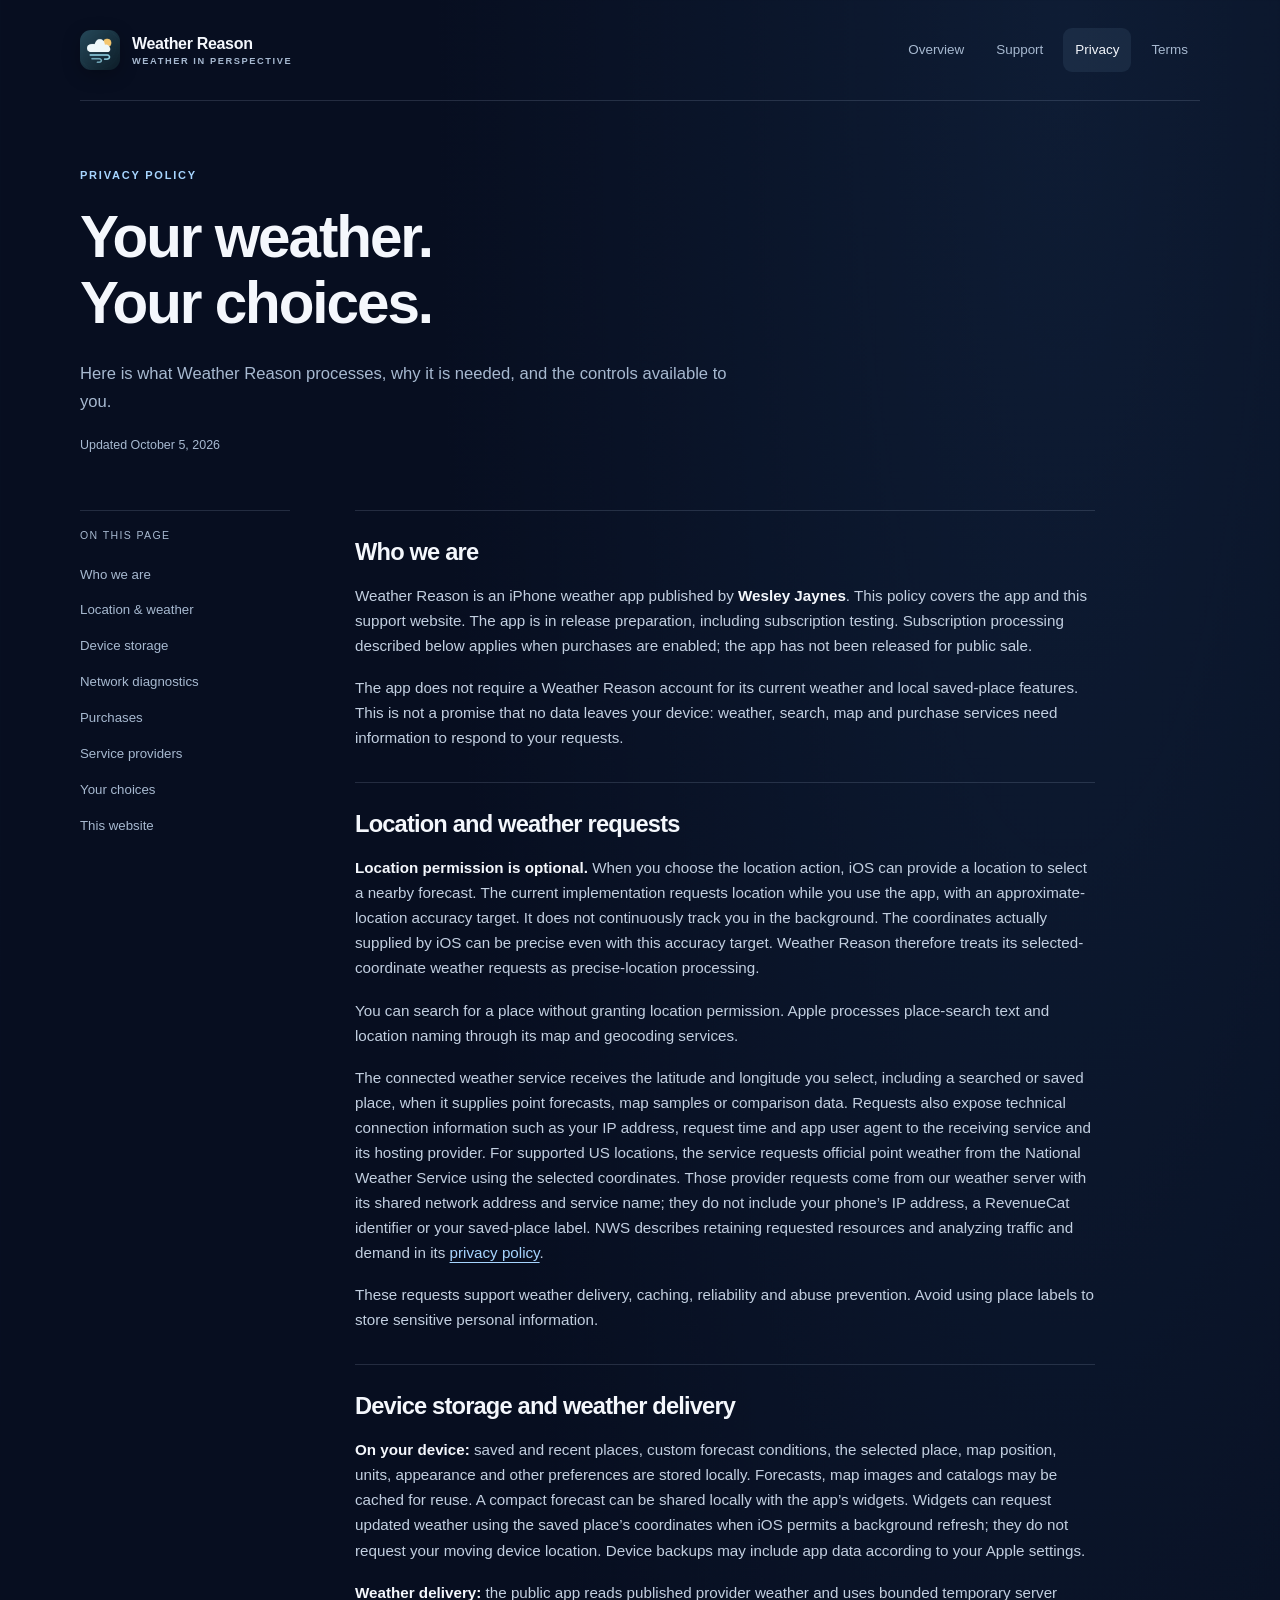
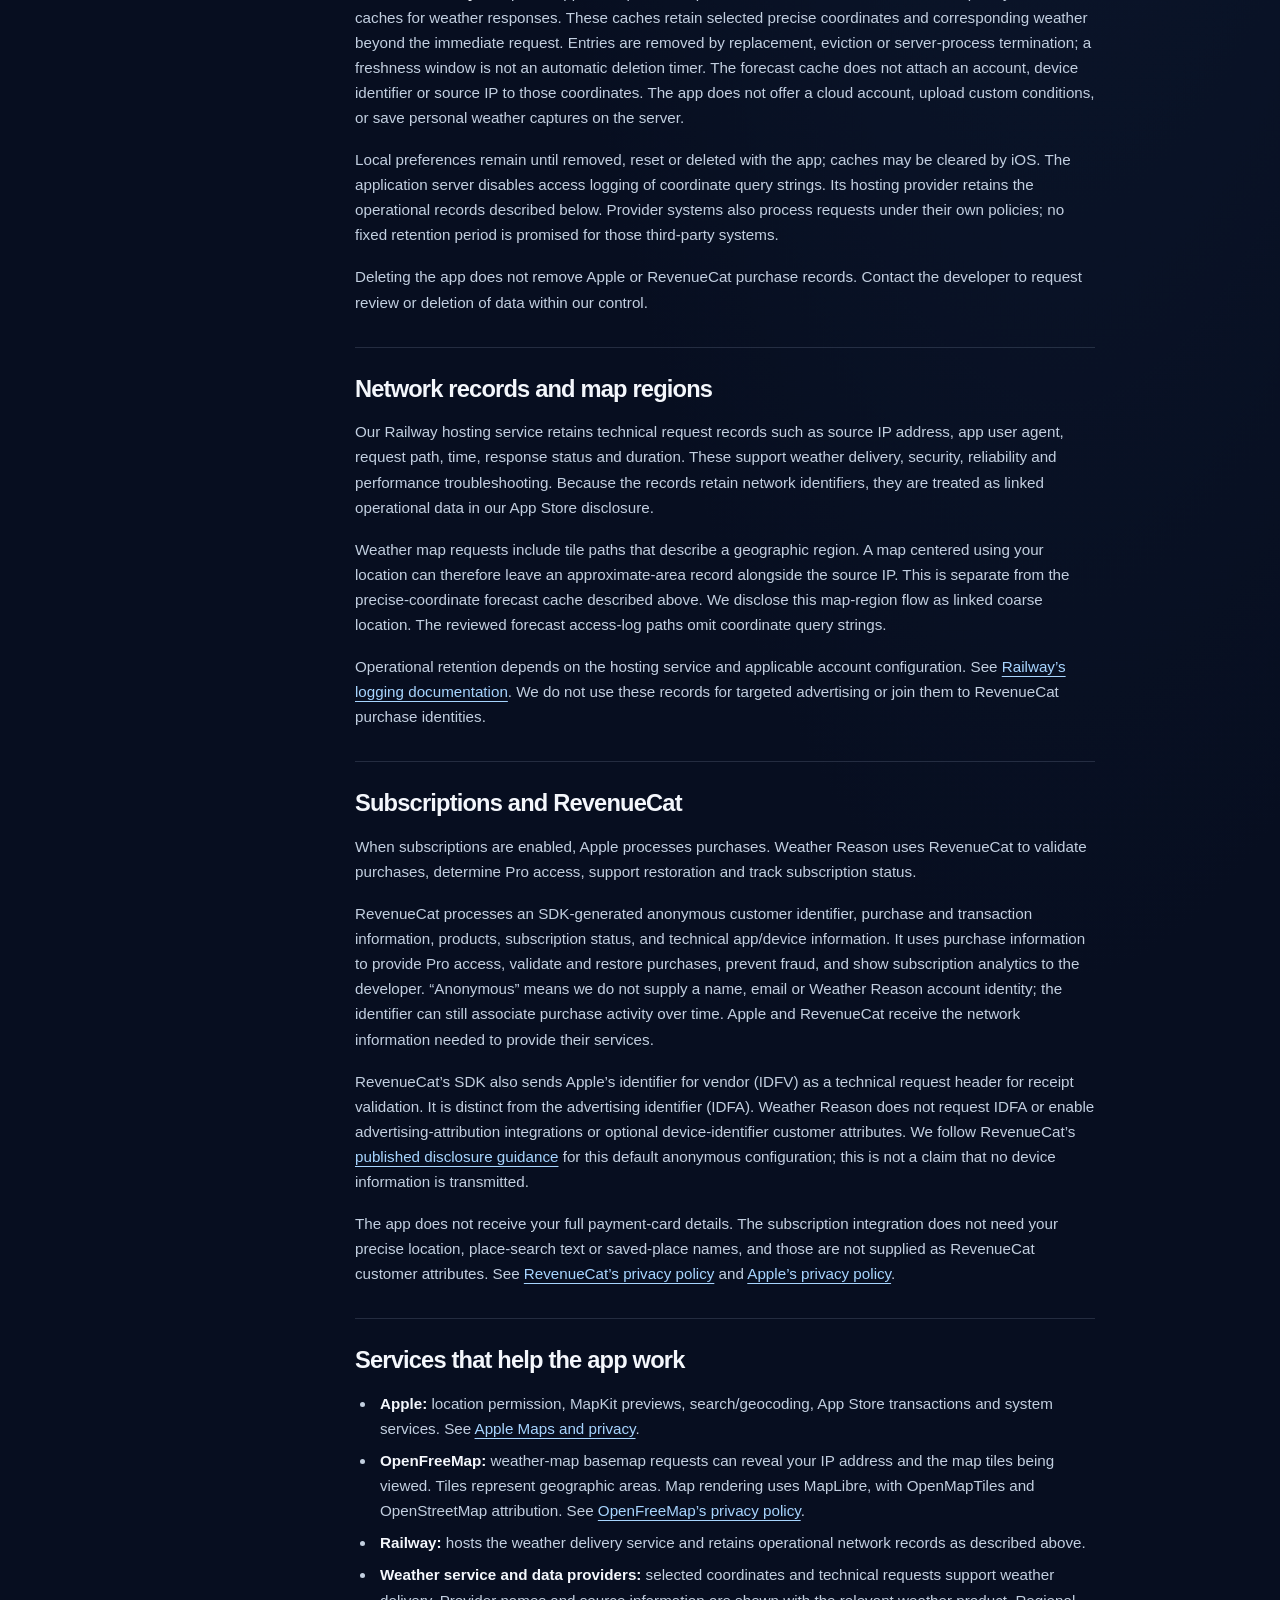
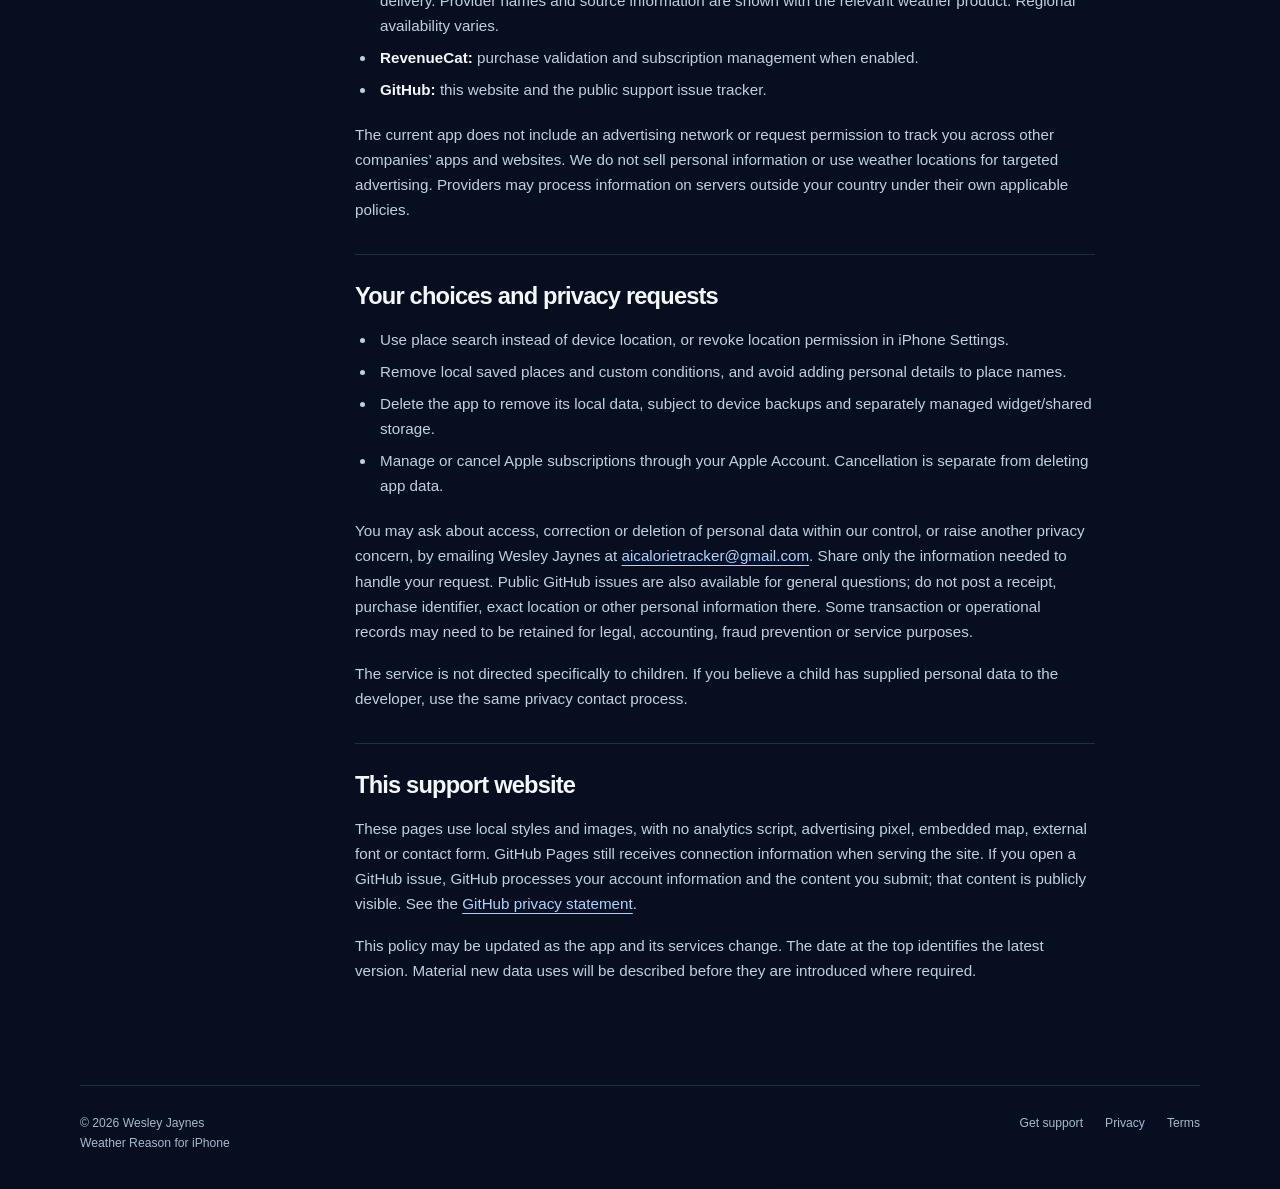
==== commit 8f26e43b: "Add direct support and privacy contact" ====
--- a/privacy.html
+++ b/privacy.html
@@ -1,13 +1,13 @@
 <!doctype html>
 <html lang="en"><head><meta charset="utf-8"><meta name="viewport" content="width=device-width, initial-scale=1"><meta name="theme-color" content="#070e20"><title>Privacy policy · Weather Reason</title><meta name="description" content="How Weather Reason handles optional location, saved places, weather requests and subscription information."><link rel="canonical" href="https://shinywesley.github.io/weather-reason-support/privacy.html"><link rel="icon" href="assets/app-icon.png" type="image/png"><link rel="apple-touch-icon" href="assets/app-icon.png"><link rel="stylesheet" href="assets/site.css"></head>
 <body><a class="skip" href="#main">Skip to content</a><div class="wrap"><header class="site-header"><a class="brand" href="index.html" aria-label="Weather Reason home"><img src="assets/app-icon.png" width="40" height="40" alt=""><span>Weather Reason<small>Weather in perspective</small></span></a><nav class="nav" aria-label="Main navigation"><a href="index.html">Overview</a><a href="support.html">Support</a><a href="privacy.html" aria-current="page">Privacy</a><a href="terms.html">Terms</a></nav></header>
-<main id="main"><header class="page-heading"><p class="eyebrow">Privacy policy</p><h1>Your weather.<br> Your choices.</h1><p class="intro">Here is what Weather Reason processes, why it is needed, and the controls available to you.</p><p class="meta">Updated October 3, 2026</p></header><div class="article-layout"><aside class="contents" aria-label="On this page"><p>On this page</p><a href="#scope">Who we are</a><a href="#location">Location & weather</a><a href="#storage">Device storage</a><a href="#diagnostics">Network diagnostics</a><a href="#purchases">Purchases</a><a href="#providers">Service providers</a><a href="#choices">Your choices</a><a href="#website">This website</a></aside><article class="prose">
+<main id="main"><header class="page-heading"><p class="eyebrow">Privacy policy</p><h1>Your weather.<br> Your choices.</h1><p class="intro">Here is what Weather Reason processes, why it is needed, and the controls available to you.</p><p class="meta">Updated October 5, 2026</p></header><div class="article-layout"><aside class="contents" aria-label="On this page"><p>On this page</p><a href="#scope">Who we are</a><a href="#location">Location & weather</a><a href="#storage">Device storage</a><a href="#diagnostics">Network diagnostics</a><a href="#purchases">Purchases</a><a href="#providers">Service providers</a><a href="#choices">Your choices</a><a href="#website">This website</a></aside><article class="prose">
 <section id="scope"><h2>Who we are</h2><p>Weather Reason is an iPhone weather app published by <strong>Wesley Jaynes</strong>. This policy covers the app and this support website. The app is in release preparation, including subscription testing. Subscription processing described below applies when purchases are enabled; the app has not been released for public sale.</p><p>The app does not require a Weather Reason account for its current weather and local saved-place features. This is not a promise that no data leaves your device: weather, search, map and purchase services need information to respond to your requests.</p></section>
 <section id="location"><h2>Location and weather requests</h2><p><strong>Location permission is optional.</strong> When you choose the location action, iOS can provide a location to select a nearby forecast. The current implementation requests location while you use the app, with an approximate-location accuracy target. It does not continuously track you in the background. The coordinates actually supplied by iOS can be precise even with this accuracy target. Weather Reason therefore treats its selected-coordinate weather requests as precise-location processing.</p><p>You can search for a place without granting location permission. Apple processes place-search text and location naming through its map and geocoding services.</p><p>The connected weather service receives the latitude and longitude you select, including a searched or saved place, when it supplies point forecasts, map samples or comparison data. Requests also expose technical connection information such as your IP address, request time and app user agent to the receiving service and its hosting provider. For supported US locations, the service requests official point weather from the National Weather Service using the selected coordinates. Those provider requests come from our weather server with its shared network address and service name; they do not include your phone’s IP address, a RevenueCat identifier or your saved-place label. NWS describes retaining requested resources and analyzing traffic and demand in its <a href="https://www.weather.gov/privacy">privacy policy</a>.</p><p>These requests support weather delivery, caching, reliability and abuse prevention. Avoid using place labels to store sensitive personal information.</p></section>
 <section id="storage"><h2>Device storage and weather delivery</h2><p><strong>On your device:</strong> saved and recent places, custom forecast conditions, the selected place, map position, units, appearance and other preferences are stored locally. Forecasts, map images and catalogs may be cached for reuse. A compact forecast can be shared locally with the app’s widgets. Widgets can request updated weather using the saved place’s coordinates when iOS permits a background refresh; they do not request your moving device location. Device backups may include app data according to your Apple settings.</p><p><strong>Weather delivery:</strong> the public app reads published provider weather and uses bounded temporary server caches for weather responses. These caches retain selected precise coordinates and corresponding weather beyond the immediate request. Entries are removed by replacement, eviction or server-process termination; a freshness window is not an automatic deletion timer. The forecast cache does not attach an account, device identifier or source IP to those coordinates. The app does not offer a cloud account, upload custom conditions, or save personal weather captures on the server.</p><p>Local preferences remain until removed, reset or deleted with the app; caches may be cleared by iOS. The application server disables access logging of coordinate query strings. Its hosting provider retains the operational records described below. Provider systems also process requests under their own policies; no fixed retention period is promised for those third-party systems.</p><p>Deleting the app does not remove Apple or RevenueCat purchase records. Contact the developer to request review or deletion of data within our control.</p></section>
 <section id="diagnostics"><h2>Network records and map regions</h2><p>Our Railway hosting service retains technical request records such as source IP address, app user agent, request path, time, response status and duration. These support weather delivery, security, reliability and performance troubleshooting. Because the records retain network identifiers, they are treated as linked operational data in our App Store disclosure.</p><p>Weather map requests include tile paths that describe a geographic region. A map centered using your location can therefore leave an approximate-area record alongside the source IP. This is separate from the precise-coordinate forecast cache described above. We disclose this map-region flow as linked coarse location. The reviewed forecast access-log paths omit coordinate query strings.</p><p>Operational retention depends on the hosting service and applicable account configuration. See <a href="https://docs.railway.com/observability/logs">Railway’s logging documentation</a>. We do not use these records for targeted advertising or join them to RevenueCat purchase identities.</p></section>
 <section id="purchases"><h2>Subscriptions and RevenueCat</h2><p>When subscriptions are enabled, Apple processes purchases. Weather Reason uses RevenueCat to validate purchases, determine Pro access, support restoration and track subscription status.</p><p>RevenueCat processes an SDK-generated anonymous customer identifier, purchase and transaction information, products, subscription status, and technical app/device information. It uses purchase information to provide Pro access, validate and restore purchases, prevent fraud, and show subscription analytics to the developer. “Anonymous” means we do not supply a name, email or Weather Reason account identity; the identifier can still associate purchase activity over time. Apple and RevenueCat receive the network information needed to provide their services.</p><p>RevenueCat’s SDK also sends Apple’s identifier for vendor (IDFV) as a technical request header for receipt validation. It is distinct from the advertising identifier (IDFA). Weather Reason does not request IDFA or enable advertising-attribution integrations or optional device-identifier customer attributes. We follow RevenueCat’s <a href="https://www.revenuecat.com/docs/platform-resources/apple-platform-resources/apple-app-privacy">published disclosure guidance</a> for this default anonymous configuration; this is not a claim that no device information is transmitted.</p><p>The app does not receive your full payment-card details. The subscription integration does not need your precise location, place-search text or saved-place names, and those are not supplied as RevenueCat customer attributes. See <a href="https://www.revenuecat.com/privacy">RevenueCat’s privacy policy</a> and <a href="https://www.apple.com/legal/privacy/">Apple’s privacy policy</a>.</p></section>
 <section id="providers"><h2>Services that help the app work</h2><ul><li><strong>Apple:</strong> location permission, MapKit previews, search/geocoding, App Store transactions and system services. See <a href="https://www.apple.com/legal/privacy/data/en/apple-maps/">Apple Maps and privacy</a>.</li><li><strong>OpenFreeMap:</strong> weather-map basemap requests can reveal your IP address and the map tiles being viewed. Tiles represent geographic areas. Map rendering uses MapLibre, with OpenMapTiles and OpenStreetMap attribution. See <a href="https://openfreemap.org/privacy/">OpenFreeMap’s privacy policy</a>.</li><li><strong>Railway:</strong> hosts the weather delivery service and retains operational network records as described above.</li><li><strong>Weather service and data providers:</strong> selected coordinates and technical requests support weather delivery. Provider names and source information are shown with the relevant weather product. Regional availability varies.</li><li><strong>RevenueCat:</strong> purchase validation and subscription management when enabled.</li><li><strong>GitHub:</strong> this website and the public support issue tracker.</li></ul><p>The current app does not include an advertising network or request permission to track you across other companies’ apps and websites. We do not sell personal information or use weather locations for targeted advertising. Providers may process information on servers outside your country under their own applicable policies.</p></section>
-<section id="choices"><h2>Your choices and privacy requests</h2><ul><li>Use place search instead of device location, or revoke location permission in iPhone Settings.</li><li>Remove local saved places and custom conditions, and avoid adding personal details to place names.</li><li>Delete the app to remove its local data, subject to device backups and separately managed widget/shared storage.</li><li>Manage or cancel Apple subscriptions through your Apple Account. Cancellation is separate from deleting app data.</li></ul><p>You may ask about access, correction or deletion of personal data within our control, or raise another privacy concern, by contacting Wesley Jaynes through the <a href="https://github.com/shinywesley/weather-reason-support/issues">support page</a>. Because issues are public, begin with a general request for a private follow-up; do not post a receipt, purchase identifier, exact location or other personal information. Some transaction or operational records may need to be retained for legal, accounting, fraud prevention or service purposes.</p><p>The service is not directed specifically to children. If you believe a child has supplied personal data to the developer, use the same privacy contact process.</p></section>
+<section id="choices"><h2>Your choices and privacy requests</h2><ul><li>Use place search instead of device location, or revoke location permission in iPhone Settings.</li><li>Remove local saved places and custom conditions, and avoid adding personal details to place names.</li><li>Delete the app to remove its local data, subject to device backups and separately managed widget/shared storage.</li><li>Manage or cancel Apple subscriptions through your Apple Account. Cancellation is separate from deleting app data.</li></ul><p>You may ask about access, correction or deletion of personal data within our control, or raise another privacy concern, by emailing Wesley Jaynes at <a href="mailto:aicalorietracker@gmail.com">aicalorietracker@gmail.com</a>. Share only the information needed to handle your request. Public GitHub issues are also available for general questions; do not post a receipt, purchase identifier, exact location or other personal information there. Some transaction or operational records may need to be retained for legal, accounting, fraud prevention or service purposes.</p><p>The service is not directed specifically to children. If you believe a child has supplied personal data to the developer, use the same privacy contact process.</p></section>
 <section id="website"><h2>This support website</h2><p>These pages use local styles and images, with no analytics script, advertising pixel, embedded map, external font or contact form. GitHub Pages still receives connection information when serving the site. If you open a GitHub issue, GitHub processes your account information and the content you submit; that content is publicly visible. See the <a href="https://docs.github.com/en/site-policy/privacy-policies/github-general-privacy-statement">GitHub privacy statement</a>.</p><p>This policy may be updated as the app and its services change. The date at the top identifies the latest version. Material new data uses will be described before they are introduced where required.</p></section>
 </article></div></main><footer class="site-footer"><p>© 2026 Wesley Jaynes<br> Weather Reason for iPhone</p><nav class="footer-links" aria-label="Footer"><a href="support.html">Get support</a><a href="privacy.html">Privacy</a><a href="terms.html">Terms</a></nav></footer></div></body></html>
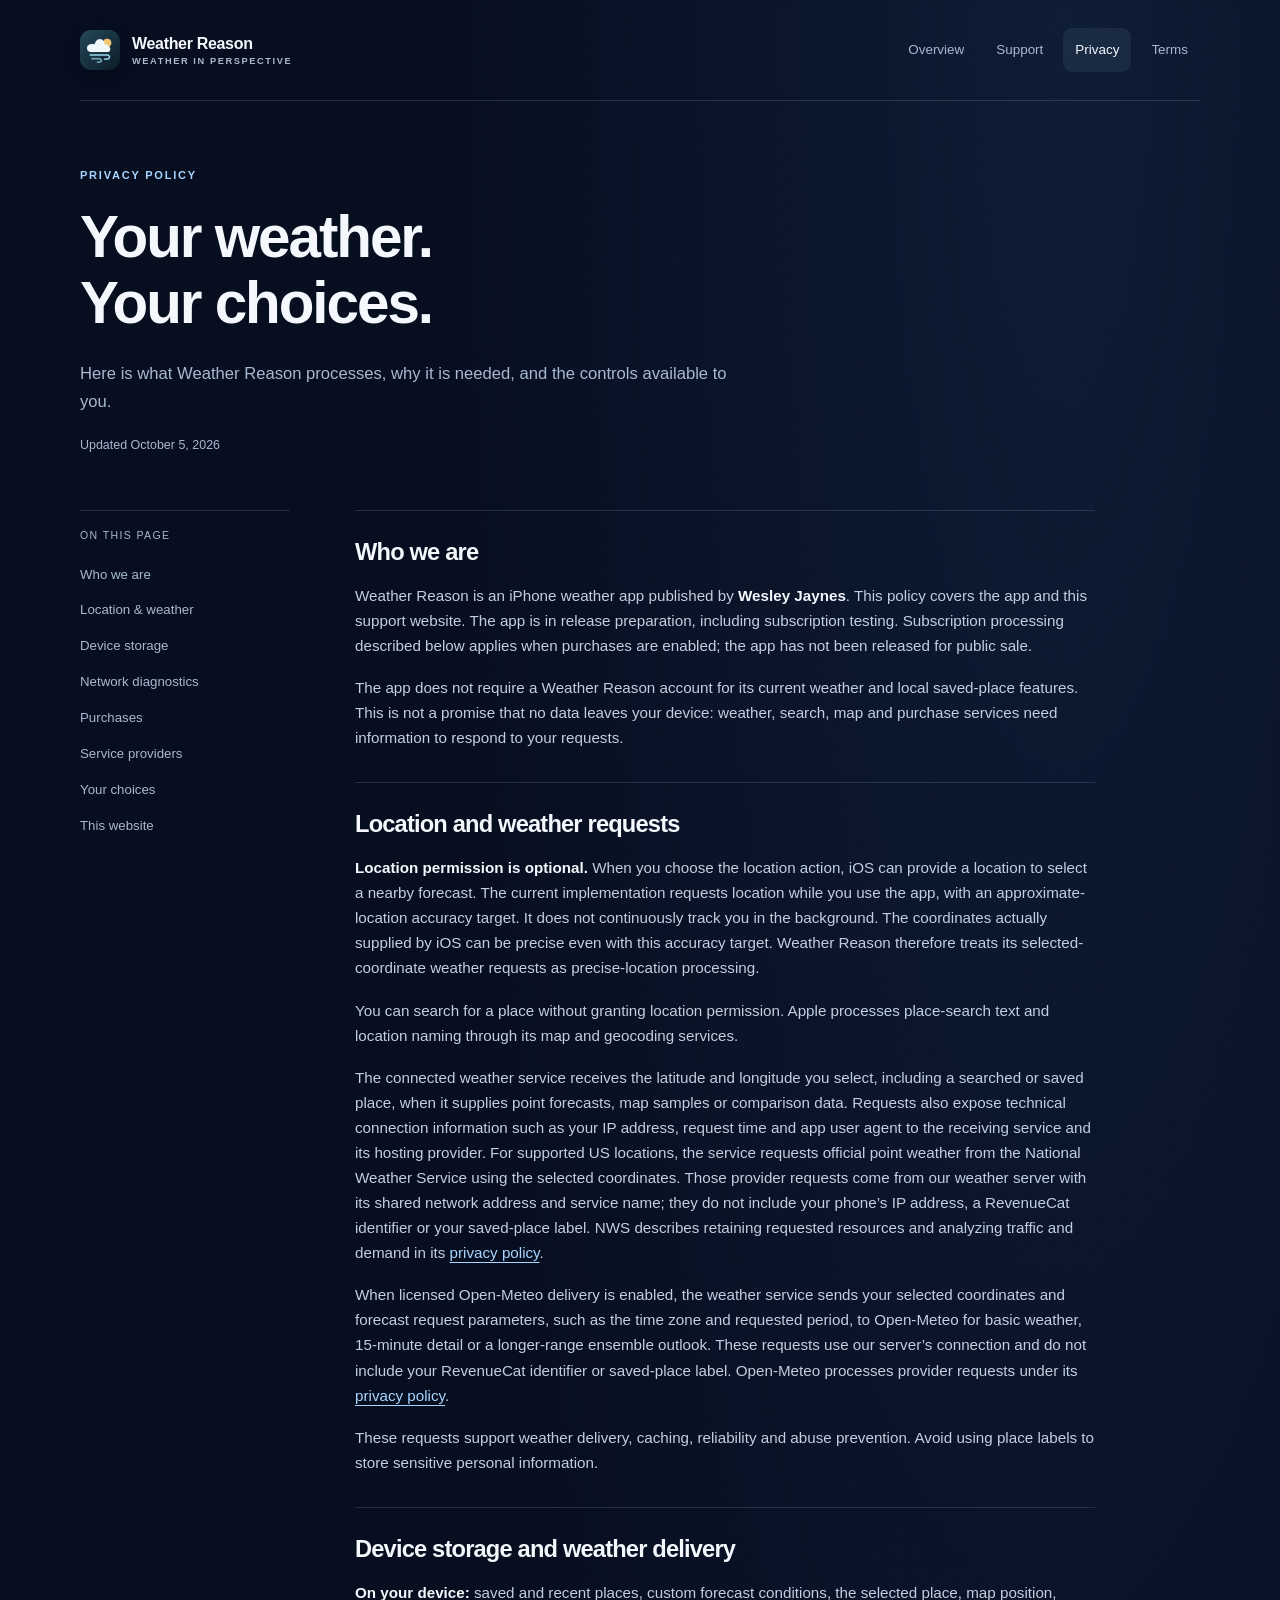
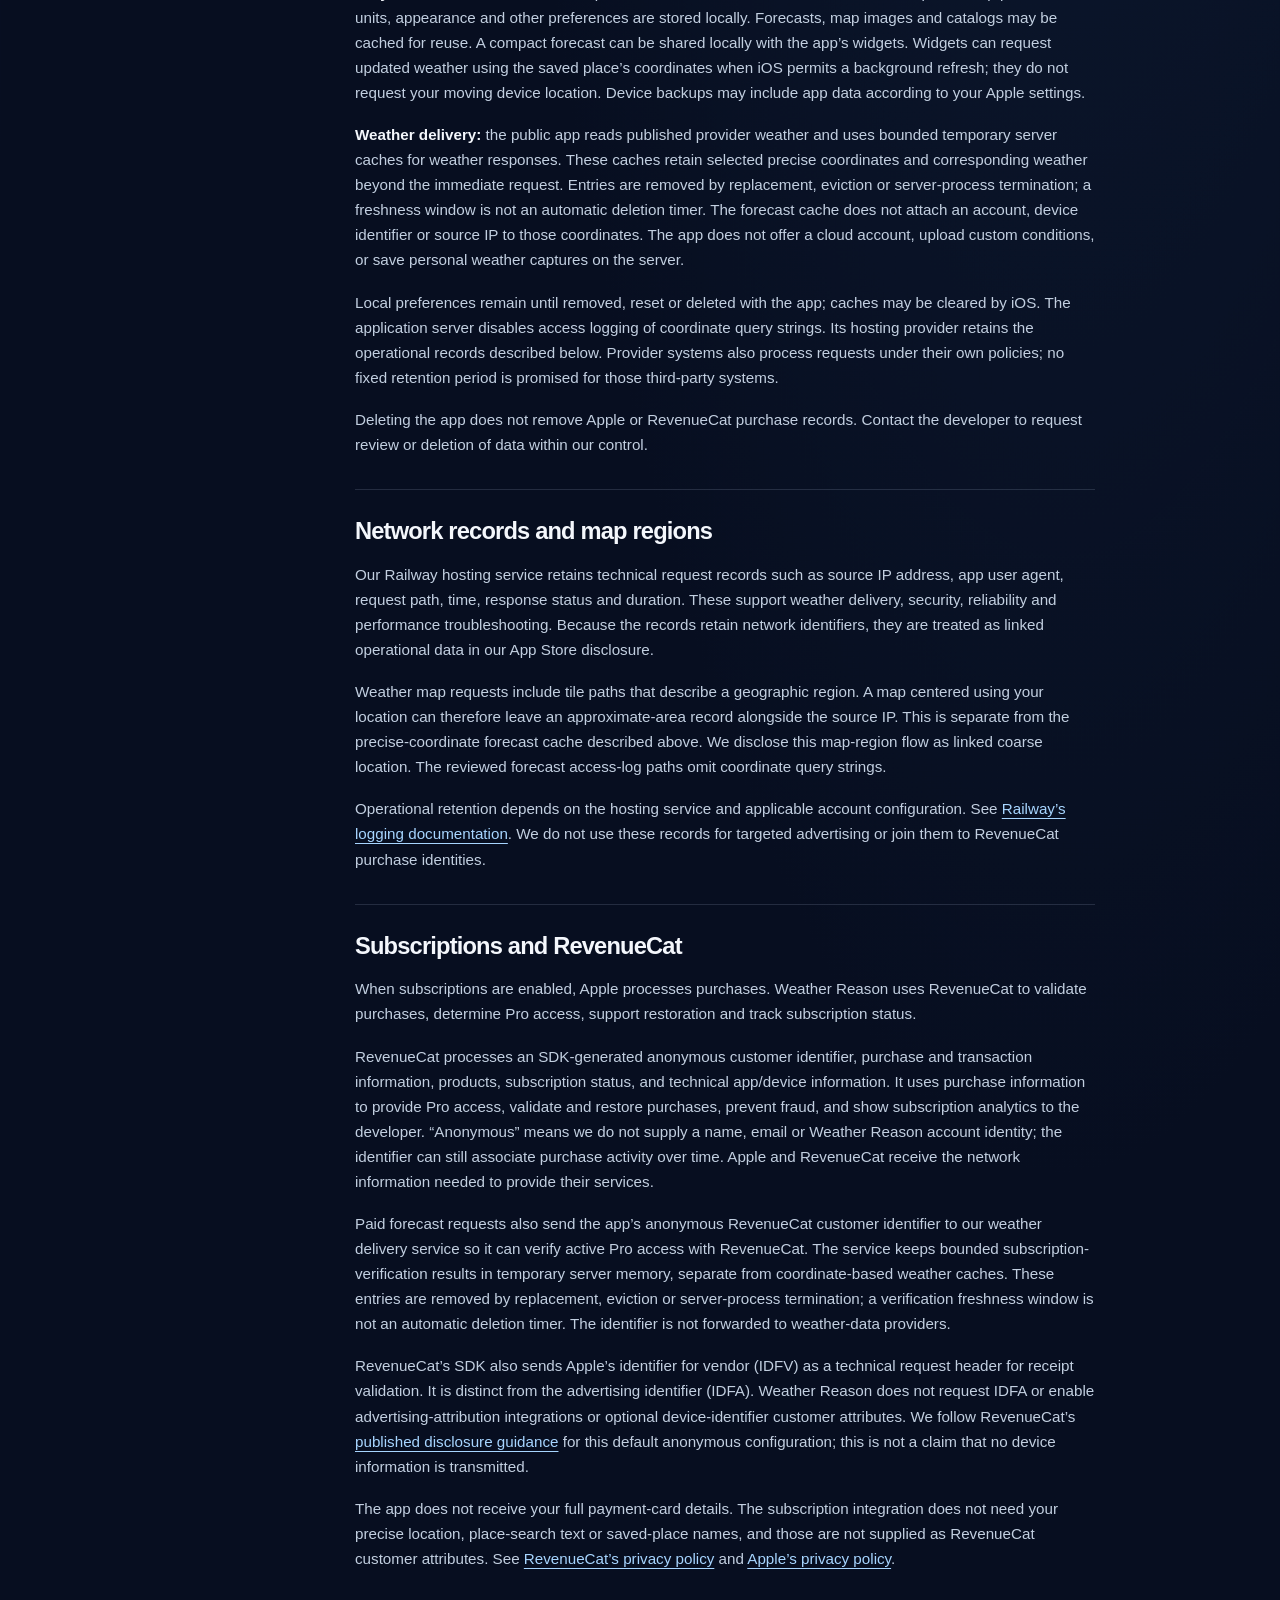
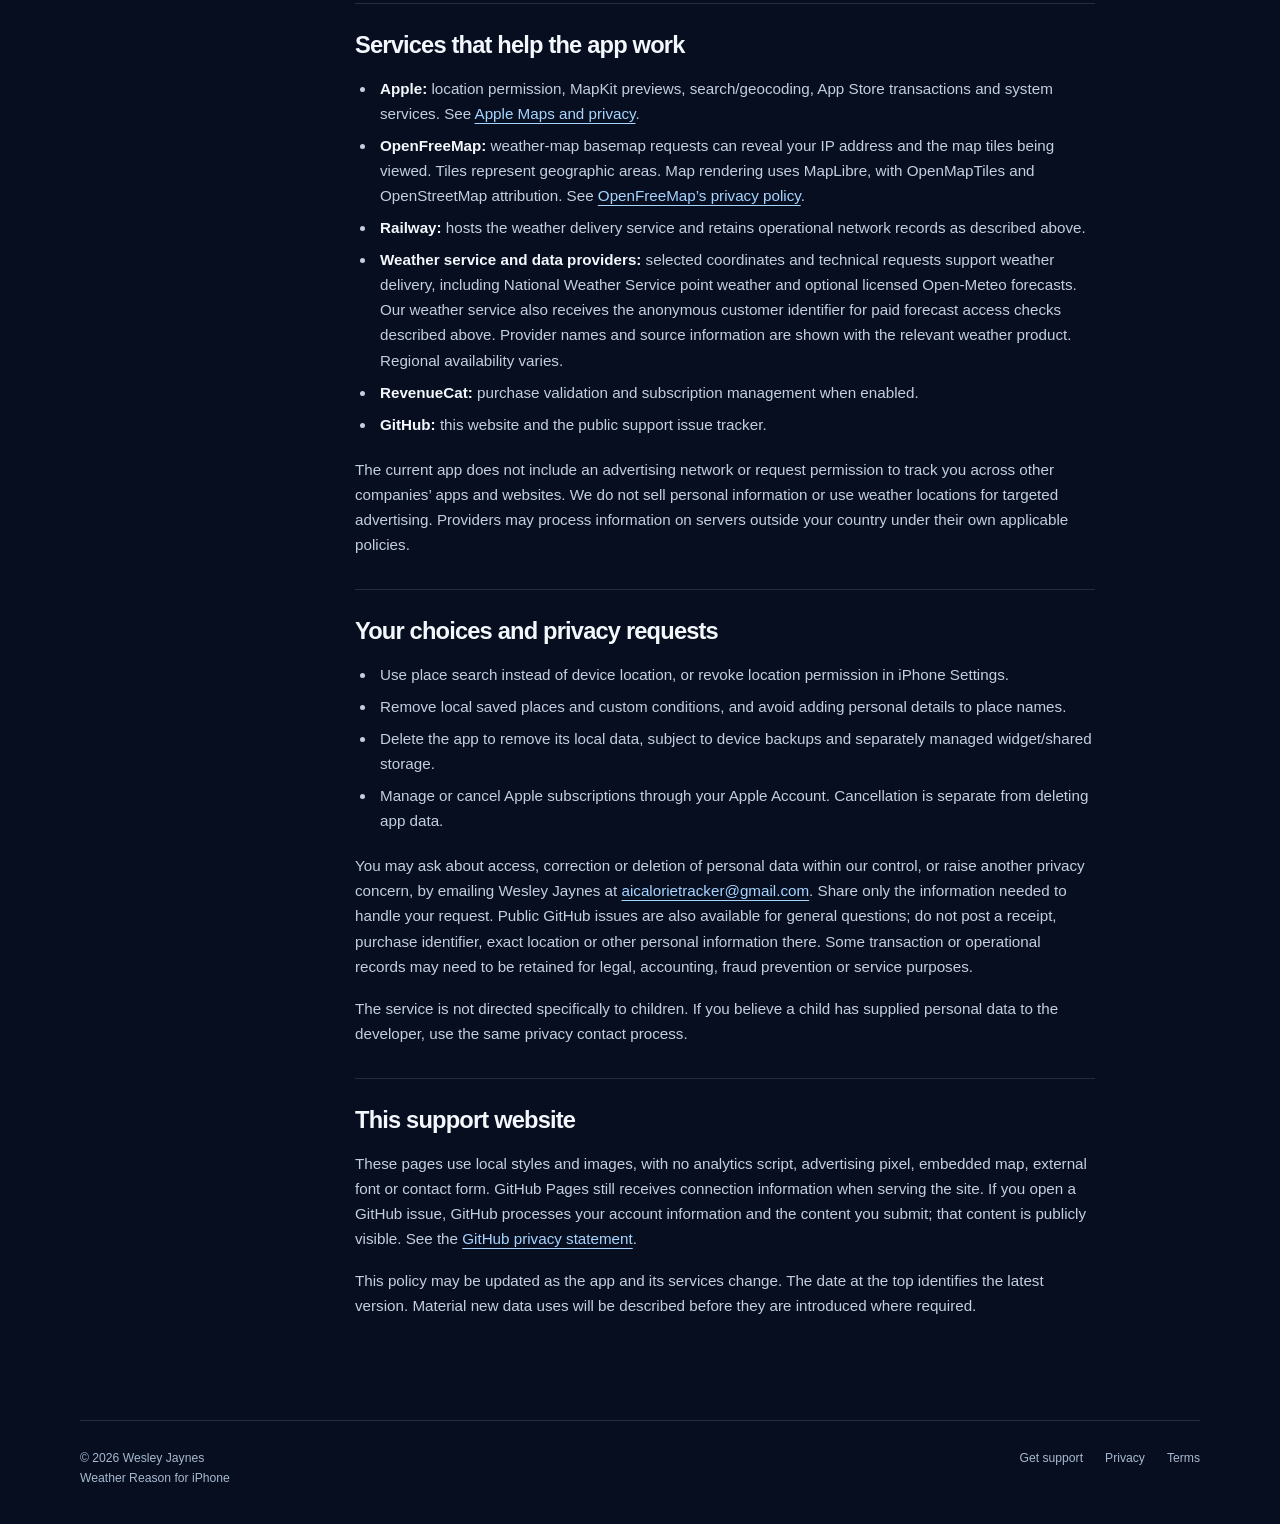
==== commit d026817a: "Disclose configured weather-provider and Pro validation data flows" ====
--- a/privacy.html
+++ b/privacy.html
@@ -3,11 +3,11 @@
 <body><a class="skip" href="#main">Skip to content</a><div class="wrap"><header class="site-header"><a class="brand" href="index.html" aria-label="Weather Reason home"><img src="assets/app-icon.png" width="40" height="40" alt=""><span>Weather Reason<small>Weather in perspective</small></span></a><nav class="nav" aria-label="Main navigation"><a href="index.html">Overview</a><a href="support.html">Support</a><a href="privacy.html" aria-current="page">Privacy</a><a href="terms.html">Terms</a></nav></header>
 <main id="main"><header class="page-heading"><p class="eyebrow">Privacy policy</p><h1>Your weather.<br> Your choices.</h1><p class="intro">Here is what Weather Reason processes, why it is needed, and the controls available to you.</p><p class="meta">Updated October 5, 2026</p></header><div class="article-layout"><aside class="contents" aria-label="On this page"><p>On this page</p><a href="#scope">Who we are</a><a href="#location">Location & weather</a><a href="#storage">Device storage</a><a href="#diagnostics">Network diagnostics</a><a href="#purchases">Purchases</a><a href="#providers">Service providers</a><a href="#choices">Your choices</a><a href="#website">This website</a></aside><article class="prose">
 <section id="scope"><h2>Who we are</h2><p>Weather Reason is an iPhone weather app published by <strong>Wesley Jaynes</strong>. This policy covers the app and this support website. The app is in release preparation, including subscription testing. Subscription processing described below applies when purchases are enabled; the app has not been released for public sale.</p><p>The app does not require a Weather Reason account for its current weather and local saved-place features. This is not a promise that no data leaves your device: weather, search, map and purchase services need information to respond to your requests.</p></section>
-<section id="location"><h2>Location and weather requests</h2><p><strong>Location permission is optional.</strong> When you choose the location action, iOS can provide a location to select a nearby forecast. The current implementation requests location while you use the app, with an approximate-location accuracy target. It does not continuously track you in the background. The coordinates actually supplied by iOS can be precise even with this accuracy target. Weather Reason therefore treats its selected-coordinate weather requests as precise-location processing.</p><p>You can search for a place without granting location permission. Apple processes place-search text and location naming through its map and geocoding services.</p><p>The connected weather service receives the latitude and longitude you select, including a searched or saved place, when it supplies point forecasts, map samples or comparison data. Requests also expose technical connection information such as your IP address, request time and app user agent to the receiving service and its hosting provider. For supported US locations, the service requests official point weather from the National Weather Service using the selected coordinates. Those provider requests come from our weather server with its shared network address and service name; they do not include your phone’s IP address, a RevenueCat identifier or your saved-place label. NWS describes retaining requested resources and analyzing traffic and demand in its <a href="https://www.weather.gov/privacy">privacy policy</a>.</p><p>These requests support weather delivery, caching, reliability and abuse prevention. Avoid using place labels to store sensitive personal information.</p></section>
+<section id="location"><h2>Location and weather requests</h2><p><strong>Location permission is optional.</strong> When you choose the location action, iOS can provide a location to select a nearby forecast. The current implementation requests location while you use the app, with an approximate-location accuracy target. It does not continuously track you in the background. The coordinates actually supplied by iOS can be precise even with this accuracy target. Weather Reason therefore treats its selected-coordinate weather requests as precise-location processing.</p><p>You can search for a place without granting location permission. Apple processes place-search text and location naming through its map and geocoding services.</p><p>The connected weather service receives the latitude and longitude you select, including a searched or saved place, when it supplies point forecasts, map samples or comparison data. Requests also expose technical connection information such as your IP address, request time and app user agent to the receiving service and its hosting provider. For supported US locations, the service requests official point weather from the National Weather Service using the selected coordinates. Those provider requests come from our weather server with its shared network address and service name; they do not include your phone’s IP address, a RevenueCat identifier or your saved-place label. NWS describes retaining requested resources and analyzing traffic and demand in its <a href="https://www.weather.gov/privacy">privacy policy</a>.</p><p>When licensed Open-Meteo delivery is enabled, the weather service sends your selected coordinates and forecast request parameters, such as the time zone and requested period, to Open-Meteo for basic weather, 15-minute detail or a longer-range ensemble outlook. These requests use our server’s connection and do not include your RevenueCat identifier or saved-place label. Open-Meteo processes provider requests under its <a href="https://open-meteo.com/en/terms#privacy">privacy policy</a>.</p><p>These requests support weather delivery, caching, reliability and abuse prevention. Avoid using place labels to store sensitive personal information.</p></section>
 <section id="storage"><h2>Device storage and weather delivery</h2><p><strong>On your device:</strong> saved and recent places, custom forecast conditions, the selected place, map position, units, appearance and other preferences are stored locally. Forecasts, map images and catalogs may be cached for reuse. A compact forecast can be shared locally with the app’s widgets. Widgets can request updated weather using the saved place’s coordinates when iOS permits a background refresh; they do not request your moving device location. Device backups may include app data according to your Apple settings.</p><p><strong>Weather delivery:</strong> the public app reads published provider weather and uses bounded temporary server caches for weather responses. These caches retain selected precise coordinates and corresponding weather beyond the immediate request. Entries are removed by replacement, eviction or server-process termination; a freshness window is not an automatic deletion timer. The forecast cache does not attach an account, device identifier or source IP to those coordinates. The app does not offer a cloud account, upload custom conditions, or save personal weather captures on the server.</p><p>Local preferences remain until removed, reset or deleted with the app; caches may be cleared by iOS. The application server disables access logging of coordinate query strings. Its hosting provider retains the operational records described below. Provider systems also process requests under their own policies; no fixed retention period is promised for those third-party systems.</p><p>Deleting the app does not remove Apple or RevenueCat purchase records. Contact the developer to request review or deletion of data within our control.</p></section>
 <section id="diagnostics"><h2>Network records and map regions</h2><p>Our Railway hosting service retains technical request records such as source IP address, app user agent, request path, time, response status and duration. These support weather delivery, security, reliability and performance troubleshooting. Because the records retain network identifiers, they are treated as linked operational data in our App Store disclosure.</p><p>Weather map requests include tile paths that describe a geographic region. A map centered using your location can therefore leave an approximate-area record alongside the source IP. This is separate from the precise-coordinate forecast cache described above. We disclose this map-region flow as linked coarse location. The reviewed forecast access-log paths omit coordinate query strings.</p><p>Operational retention depends on the hosting service and applicable account configuration. See <a href="https://docs.railway.com/observability/logs">Railway’s logging documentation</a>. We do not use these records for targeted advertising or join them to RevenueCat purchase identities.</p></section>
-<section id="purchases"><h2>Subscriptions and RevenueCat</h2><p>When subscriptions are enabled, Apple processes purchases. Weather Reason uses RevenueCat to validate purchases, determine Pro access, support restoration and track subscription status.</p><p>RevenueCat processes an SDK-generated anonymous customer identifier, purchase and transaction information, products, subscription status, and technical app/device information. It uses purchase information to provide Pro access, validate and restore purchases, prevent fraud, and show subscription analytics to the developer. “Anonymous” means we do not supply a name, email or Weather Reason account identity; the identifier can still associate purchase activity over time. Apple and RevenueCat receive the network information needed to provide their services.</p><p>RevenueCat’s SDK also sends Apple’s identifier for vendor (IDFV) as a technical request header for receipt validation. It is distinct from the advertising identifier (IDFA). Weather Reason does not request IDFA or enable advertising-attribution integrations or optional device-identifier customer attributes. We follow RevenueCat’s <a href="https://www.revenuecat.com/docs/platform-resources/apple-platform-resources/apple-app-privacy">published disclosure guidance</a> for this default anonymous configuration; this is not a claim that no device information is transmitted.</p><p>The app does not receive your full payment-card details. The subscription integration does not need your precise location, place-search text or saved-place names, and those are not supplied as RevenueCat customer attributes. See <a href="https://www.revenuecat.com/privacy">RevenueCat’s privacy policy</a> and <a href="https://www.apple.com/legal/privacy/">Apple’s privacy policy</a>.</p></section>
-<section id="providers"><h2>Services that help the app work</h2><ul><li><strong>Apple:</strong> location permission, MapKit previews, search/geocoding, App Store transactions and system services. See <a href="https://www.apple.com/legal/privacy/data/en/apple-maps/">Apple Maps and privacy</a>.</li><li><strong>OpenFreeMap:</strong> weather-map basemap requests can reveal your IP address and the map tiles being viewed. Tiles represent geographic areas. Map rendering uses MapLibre, with OpenMapTiles and OpenStreetMap attribution. See <a href="https://openfreemap.org/privacy/">OpenFreeMap’s privacy policy</a>.</li><li><strong>Railway:</strong> hosts the weather delivery service and retains operational network records as described above.</li><li><strong>Weather service and data providers:</strong> selected coordinates and technical requests support weather delivery. Provider names and source information are shown with the relevant weather product. Regional availability varies.</li><li><strong>RevenueCat:</strong> purchase validation and subscription management when enabled.</li><li><strong>GitHub:</strong> this website and the public support issue tracker.</li></ul><p>The current app does not include an advertising network or request permission to track you across other companies’ apps and websites. We do not sell personal information or use weather locations for targeted advertising. Providers may process information on servers outside your country under their own applicable policies.</p></section>
+<section id="purchases"><h2>Subscriptions and RevenueCat</h2><p>When subscriptions are enabled, Apple processes purchases. Weather Reason uses RevenueCat to validate purchases, determine Pro access, support restoration and track subscription status.</p><p>RevenueCat processes an SDK-generated anonymous customer identifier, purchase and transaction information, products, subscription status, and technical app/device information. It uses purchase information to provide Pro access, validate and restore purchases, prevent fraud, and show subscription analytics to the developer. “Anonymous” means we do not supply a name, email or Weather Reason account identity; the identifier can still associate purchase activity over time. Apple and RevenueCat receive the network information needed to provide their services.</p><p>Paid forecast requests also send the app’s anonymous RevenueCat customer identifier to our weather delivery service so it can verify active Pro access with RevenueCat. The service keeps bounded subscription-verification results in temporary server memory, separate from coordinate-based weather caches. These entries are removed by replacement, eviction or server-process termination; a verification freshness window is not an automatic deletion timer. The identifier is not forwarded to weather-data providers.</p><p>RevenueCat’s SDK also sends Apple’s identifier for vendor (IDFV) as a technical request header for receipt validation. It is distinct from the advertising identifier (IDFA). Weather Reason does not request IDFA or enable advertising-attribution integrations or optional device-identifier customer attributes. We follow RevenueCat’s <a href="https://www.revenuecat.com/docs/platform-resources/apple-platform-resources/apple-app-privacy">published disclosure guidance</a> for this default anonymous configuration; this is not a claim that no device information is transmitted.</p><p>The app does not receive your full payment-card details. The subscription integration does not need your precise location, place-search text or saved-place names, and those are not supplied as RevenueCat customer attributes. See <a href="https://www.revenuecat.com/privacy">RevenueCat’s privacy policy</a> and <a href="https://www.apple.com/legal/privacy/">Apple’s privacy policy</a>.</p></section>
+<section id="providers"><h2>Services that help the app work</h2><ul><li><strong>Apple:</strong> location permission, MapKit previews, search/geocoding, App Store transactions and system services. See <a href="https://www.apple.com/legal/privacy/data/en/apple-maps/">Apple Maps and privacy</a>.</li><li><strong>OpenFreeMap:</strong> weather-map basemap requests can reveal your IP address and the map tiles being viewed. Tiles represent geographic areas. Map rendering uses MapLibre, with OpenMapTiles and OpenStreetMap attribution. See <a href="https://openfreemap.org/privacy/">OpenFreeMap’s privacy policy</a>.</li><li><strong>Railway:</strong> hosts the weather delivery service and retains operational network records as described above.</li><li><strong>Weather service and data providers:</strong> selected coordinates and technical requests support weather delivery, including National Weather Service point weather and optional licensed Open-Meteo forecasts. Our weather service also receives the anonymous customer identifier for paid forecast access checks described above. Provider names and source information are shown with the relevant weather product. Regional availability varies.</li><li><strong>RevenueCat:</strong> purchase validation and subscription management when enabled.</li><li><strong>GitHub:</strong> this website and the public support issue tracker.</li></ul><p>The current app does not include an advertising network or request permission to track you across other companies’ apps and websites. We do not sell personal information or use weather locations for targeted advertising. Providers may process information on servers outside your country under their own applicable policies.</p></section>
 <section id="choices"><h2>Your choices and privacy requests</h2><ul><li>Use place search instead of device location, or revoke location permission in iPhone Settings.</li><li>Remove local saved places and custom conditions, and avoid adding personal details to place names.</li><li>Delete the app to remove its local data, subject to device backups and separately managed widget/shared storage.</li><li>Manage or cancel Apple subscriptions through your Apple Account. Cancellation is separate from deleting app data.</li></ul><p>You may ask about access, correction or deletion of personal data within our control, or raise another privacy concern, by emailing Wesley Jaynes at <a href="mailto:aicalorietracker@gmail.com">aicalorietracker@gmail.com</a>. Share only the information needed to handle your request. Public GitHub issues are also available for general questions; do not post a receipt, purchase identifier, exact location or other personal information there. Some transaction or operational records may need to be retained for legal, accounting, fraud prevention or service purposes.</p><p>The service is not directed specifically to children. If you believe a child has supplied personal data to the developer, use the same privacy contact process.</p></section>
 <section id="website"><h2>This support website</h2><p>These pages use local styles and images, with no analytics script, advertising pixel, embedded map, external font or contact form. GitHub Pages still receives connection information when serving the site. If you open a GitHub issue, GitHub processes your account information and the content you submit; that content is publicly visible. See the <a href="https://docs.github.com/en/site-policy/privacy-policies/github-general-privacy-statement">GitHub privacy statement</a>.</p><p>This policy may be updated as the app and its services change. The date at the top identifies the latest version. Material new data uses will be described before they are introduced where required.</p></section>
 </article></div></main><footer class="site-footer"><p>© 2026 Wesley Jaynes<br> Weather Reason for iPhone</p><nav class="footer-links" aria-label="Footer"><a href="support.html">Get support</a><a href="privacy.html">Privacy</a><a href="terms.html">Terms</a></nav></footer></div></body></html>
